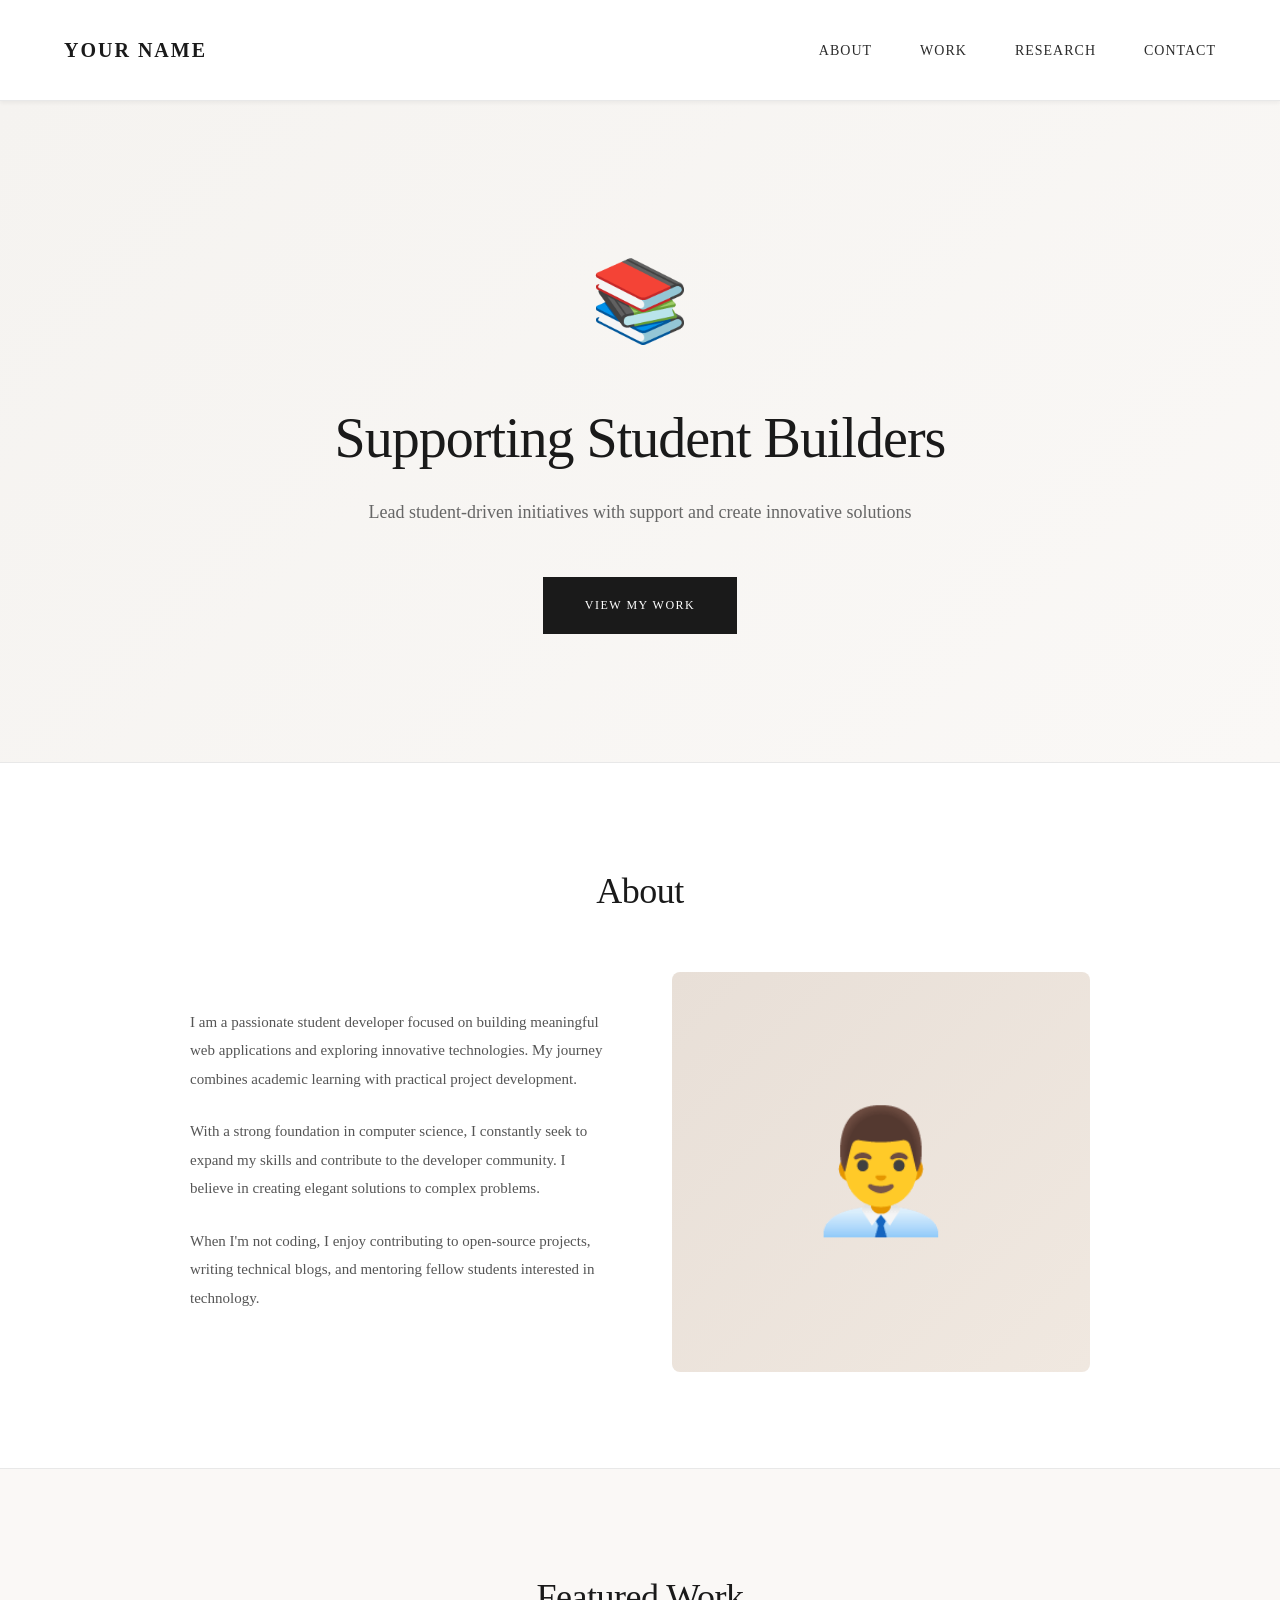
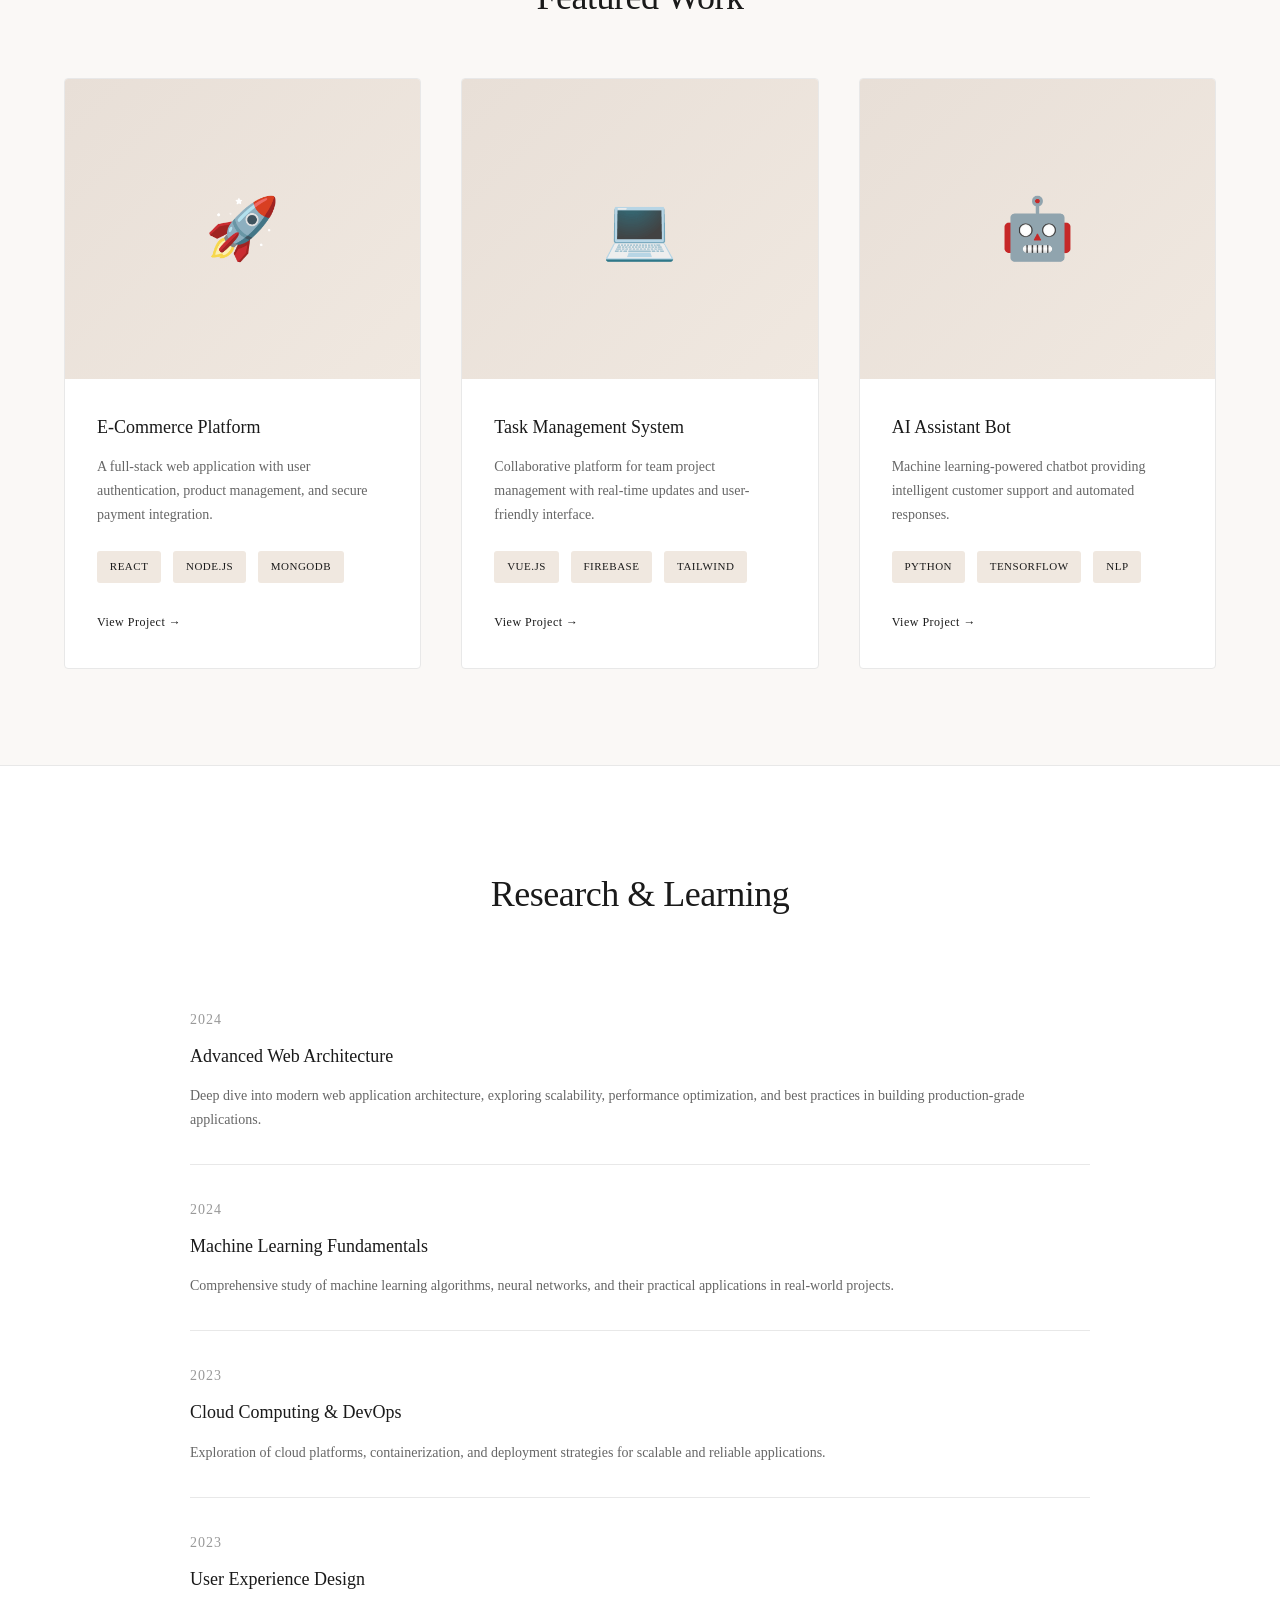
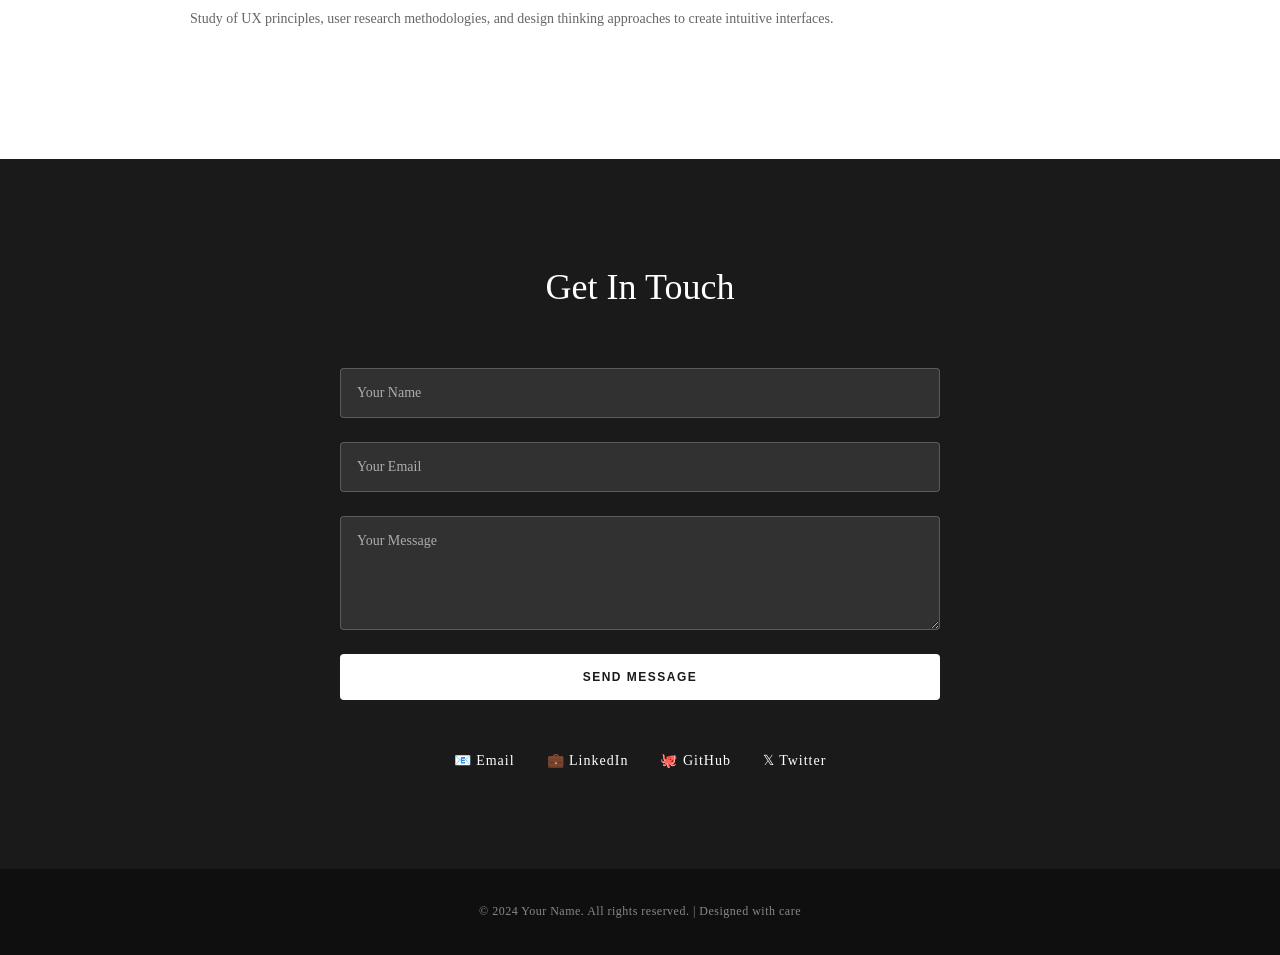
==== index.html @ 0536c463 "Add files via upload" ====
<!DOCTYPE html>
<html lang="en">
<head>
    <meta charset="UTF-8">
    <meta name="viewport" content="width=device-width, initial-scale=1.0">
    <title>Your Portfolio | Student Developer</title>
    <link rel="stylesheet" href="styles.css">
</head>
<body>
    <!-- Navigation -->
    <nav>
        <div class="nav-logo">YOUR NAME</div>
        <ul class="nav-links">
            <li><a href="#about">About</a></li>
            <li><a href="#projects">Work</a></li>
            <li><a href="#research">Research</a></li>
            <li><a href="#contact">Contact</a></li>
        </ul>
    </nav>
    
    <!-- Hero Section -->
    <section class="hero">
        <div class="hero-icon">📚</div>
        <h1>Supporting Student Builders</h1>
        <p>Lead student-driven initiatives with support and create innovative solutions</p>
        <a href="#projects" class="cta-button">View My Work</a>
    </section>
    
    <!-- About Section -->
    <section class="about" id="about">
        <h2 class="section-title">About</h2>
        <div class="about-content">
            <div class="about-text">
                <p>I am a passionate student developer focused on building meaningful web applications and exploring innovative technologies. My journey combines academic learning with practical project development.</p>
                <p>With a strong foundation in computer science, I constantly seek to expand my skills and contribute to the developer community. I believe in creating elegant solutions to complex problems.</p>
                <p>When I'm not coding, I enjoy contributing to open-source projects, writing technical blogs, and mentoring fellow students interested in technology.</p>
            </div>
            <div class="about-avatar">👨‍💼</div>
        </div>
    </section>
    
    <!-- Projects Section -->
    <section class="projects" id="projects">
        <h2 class="section-title">Featured Work</h2>
        <div class="projects-grid">
            <div class="project-card">
                <div class="project-image">🚀</div>
                <div class="project-info">
                    <div class="project-title">E-Commerce Platform</div>
                    <p class="project-desc">A full-stack web application with user authentication, product management, and secure payment integration.</p>
                    <div class="project-tags">
                        <span class="tag">React</span>
                        <span class="tag">Node.js</span>
                        <span class="tag">MongoDB</span>
                    </div>
                    <a href="https://github.com" target="_blank" class="project-link">View Project →</a>
                </div>
            </div>
            
            <div class="project-card">
                <div class="project-image">💻</div>
                <div class="project-info">
                    <div class="project-title">Task Management System</div>
                    <p class="project-desc">Collaborative platform for team project management with real-time updates and user-friendly interface.</p>
                    <div class="project-tags">
                        <span class="tag">Vue.js</span>
                        <span class="tag">Firebase</span>
                        <span class="tag">Tailwind</span>
                    </div>
                    <a href="https://github.com" target="_blank" class="project-link">View Project →</a>
                </div>
            </div>
            
            <div class="project-card">
                <div class="project-image">🤖</div>
                <div class="project-info">
                    <div class="project-title">AI Assistant Bot</div>
                    <p class="project-desc">Machine learning-powered chatbot providing intelligent customer support and automated responses.</p>
                    <div class="project-tags">
                        <span class="tag">Python</span>
                        <span class="tag">TensorFlow</span>
                        <span class="tag">NLP</span>
                    </div>
                    <a href="https://github.com" target="_blank" class="project-link">View Project →</a>
                </div>
            </div>
        </div>
    </section>
    
    <!-- Research Section -->
    <section class="research" id="research">
        <h2 class="section-title">Research & Learning</h2>
        <div class="research-content">
            <div class="research-item">
                <div class="research-year">2024</div>
                <div class="research-title">Advanced Web Architecture</div>
                <div class="research-desc">Deep dive into modern web application architecture, exploring scalability, performance optimization, and best practices in building production-grade applications.</div>
            </div>
            
            <div class="research-item">
                <div class="research-year">2024</div>
                <div class="research-title">Machine Learning Fundamentals</div>
                <div class="research-desc">Comprehensive study of machine learning algorithms, neural networks, and their practical applications in real-world projects.</div>
            </div>
            
            <div class="research-item">
                <div class="research-year">2023</div>
                <div class="research-title">Cloud Computing & DevOps</div>
                <div class="research-desc">Exploration of cloud platforms, containerization, and deployment strategies for scalable and reliable applications.</div>
            </div>
            
            <div class="research-item">
                <div class="research-year">2023</div>
                <div class="research-title">User Experience Design</div>
                <div class="research-desc">Study of UX principles, user research methodologies, and design thinking approaches to create intuitive interfaces.</div>
            </div>
        </div>
    </section>
    
    <!-- Contact Section -->
    <section class="contact" id="contact">
        <h2>Get In Touch</h2>
        <div class="contact-form">
            <form id="contactForm">
                <input type="text" id="name" placeholder="Your Name" required>
                <input type="email" id="email" placeholder="Your Email" required>
                <textarea id="message" placeholder="Your Message" rows="5" required></textarea>
                <button type="submit" class="submit-btn">Send Message</button>
            </form>
        </div>
        <div class="contact-links">
            <a href="mailto:your.email@example.com" class="contact-link">📧 Email</a>
            <a href="https://linkedin.com" target="_blank" class="contact-link">💼 LinkedIn</a>
            <a href="https://github.com" target="_blank" class="contact-link">🐙 GitHub</a>
            <a href="https://twitter.com" target="_blank" class="contact-link">𝕏 Twitter</a>
        </div>
    </section>
    
    <!-- Footer -->
    <footer>
        <p>&copy; 2024 Your Name. All rights reserved. | Designed with care</p>
    </footer>

    <script src="script.js"></script>
</body>
</html>
---- styles.css ----
* {
    margin: 0;
    padding: 0;
    box-sizing: border-box;
}

body {
    font-family: 'Georgia', 'Garamond', serif;
    background-color: #f5f3f0;
    color: #2c2c2c;
    line-height: 1.8;
}

/* Navigation */
nav {
    background: white;
    padding: 2rem 5%;
    display: flex;
    justify-content: space-between;
    align-items: center;
    border-bottom: 1px solid #e8e8e8;
    position: sticky;
    top: 0;
    z-index: 100;
    box-shadow: 0 2px 4px rgba(0,0,0,0.05);
}

.nav-logo {
    font-size: 20px;
    font-weight: 600;
    letter-spacing: 2px;
    color: #1a1a1a;
}

.nav-links {
    display: flex;
    gap: 3rem;
    list-style: none;
}

.nav-links a {
    text-decoration: none;
    color: #2c2c2c;
    font-size: 14px;
    letter-spacing: 1px;
    text-transform: uppercase;
    transition: color 0.3s;
    position: relative;
}

.nav-links a::after {
    content: '';
    position: absolute;
    width: 0;
    height: 1px;
    bottom: -5px;
    left: 0;
    background: #1a1a1a;
    transition: width 0.3s;
}

.nav-links a:hover::after {
    width: 100%;
}

.nav-links a:hover {
    color: #1a1a1a;
}

/* Hero Section */
.hero {
    background: linear-gradient(135deg, #f5f3f0 0%, #faf8f6 100%);
    padding: 8rem 5%;
    text-align: center;
    min-height: 70vh;
    display: flex;
    flex-direction: column;
    justify-content: center;
    align-items: center;
}

.hero-icon {
    font-size: 80px;
    margin-bottom: 2rem;
    display: inline-block;
    animation: float 3s ease-in-out infinite;
}

@keyframes float {
    0%, 100% { transform: translateY(0px); }
    50% { transform: translateY(-20px); }
}

.hero h1 {
    font-size: 56px;
    font-weight: 400;
    letter-spacing: -1px;
    margin-bottom: 1.5rem;
    color: #1a1a1a;
    line-height: 1.2;
}

.hero p {
    font-size: 18px;
    color: #666;
    max-width: 600px;
    margin: 0 auto 3rem;
    line-height: 1.8;
    font-weight: 300;
}

.cta-button {
    display: inline-block;
    padding: 1rem 2.5rem;
    background: #1a1a1a;
    color: white;
    text-decoration: none;
    font-size: 12px;
    letter-spacing: 1.5px;
    text-transform: uppercase;
    transition: all 0.3s;
    border: 2px solid #1a1a1a;
    cursor: pointer;
}

.cta-button:hover {
    background: transparent;
    color: #1a1a1a;
    transform: translateY(-2px);
}

/* About Section */
.about {
    padding: 6rem 5%;
    background: white;
    border-top: 1px solid #e8e8e8;
    border-bottom: 1px solid #e8e8e8;
}

.section-title {
    font-size: 36px;
    font-weight: 400;
    margin-bottom: 3rem;
    text-align: center;
    color: #1a1a1a;
    letter-spacing: -0.5px;
}

.about-content {
    max-width: 900px;
    margin: 0 auto;
    display: grid;
    grid-template-columns: 1fr 1fr;
    gap: 4rem;
    align-items: center;
}

.about-text {
    font-size: 15px;
    line-height: 1.9;
    color: #555;
}

.about-text p {
    margin-bottom: 1.5rem;
}

.about-avatar {
    width: 100%;
    height: 400px;
    background: linear-gradient(135deg, #e8dfd7, #f0e8e0);
    border-radius: 8px;
    display: flex;
    align-items: center;
    justify-content: center;
    font-size: 120px;
}

/* Projects Section */
.projects {
    padding: 6rem 5%;
    background: #faf8f6;
}

.projects-grid {
    max-width: 1200px;
    margin: 0 auto;
    display: grid;
    grid-template-columns: repeat(auto-fit, minmax(350px, 1fr));
    gap: 2.5rem;
}

.project-card {
    background: white;
    overflow: hidden;
    border: 1px solid #e8e8e8;
    transition: all 0.3s;
    border-radius: 4px;
}

.project-card:hover {
    border-color: #1a1a1a;
    box-shadow: 0 8px 24px rgba(0,0,0,0.1);
    transform: translateY(-5px);
}

.project-image {
    width: 100%;
    height: 300px;
    background: linear-gradient(135deg, #e8dfd7, #f0e8e0);
    display: flex;
    align-items: center;
    justify-content: center;
    font-size: 60px;
}

.project-info {
    padding: 2rem;
}

.project-title {
    font-size: 18px;
    font-weight: 500;
    margin-bottom: 0.75rem;
    color: #1a1a1a;
}

.project-desc {
    font-size: 14px;
    color: #666;
    line-height: 1.7;
    margin-bottom: 1.5rem;
}

.project-tags {
    display: flex;
    gap: 0.75rem;
    flex-wrap: wrap;
    margin-bottom: 1.5rem;
}

.tag {
    background: #f0e8e0;
    color: #1a1a1a;
    padding: 0.4rem 0.8rem;
    font-size: 11px;
    letter-spacing: 0.5px;
    text-transform: uppercase;
    border-radius: 3px;
}

.project-link {
    display: inline-block;
    color: #1a1a1a;
    text-decoration: none;
    font-size: 12px;
    letter-spacing: 0.5px;
    font-weight: 500;
    transition: all 0.3s;
}

.project-link:hover {
    color: #666;
    transform: translateX(5px);
}

/* Research Section */
.research {
    padding: 6rem 5%;
    background: white;
    border-top: 1px solid #e8e8e8;
}

.research-content {
    max-width: 900px;
    margin: 0 auto;
}

.research-item {
    padding: 2rem 0;
    border-bottom: 1px solid #e8e8e8;
    transition: all 0.3s;
}

.research-item:hover {
    padding-left: 1rem;
}

.research-item:last-child {
    border-bottom: none;
}

.research-year {
    font-size: 14px;
    color: #999;
    text-transform: uppercase;
    letter-spacing: 1px;
    margin-bottom: 0.5rem;
}

.research-title {
    font-size: 18px;
    font-weight: 500;
    color: #1a1a1a;
    margin-bottom: 0.75rem;
}

.research-desc {
    font-size: 14px;
    color: #666;
    line-height: 1.7;
}

/* Contact Section */
.contact {
    padding: 6rem 5%;
    background: #1a1a1a;
    color: white;
    text-align: center;
}

.contact h2 {
    font-size: 36px;
    font-weight: 400;
    margin-bottom: 3rem;
}

.contact-form {
    max-width: 600px;
    margin: 0 auto 3rem;
}

form {
    display: flex;
    flex-direction: column;
    gap: 1.5rem;
}

input, textarea {
    padding: 1rem;
    background: rgba(255,255,255,0.1);
    border: 1px solid rgba(255,255,255,0.2);
    color: white;
    font-family: 'Georgia', serif;
    font-size: 14px;
    border-radius: 4px;
    transition: all 0.3s;
}

input::placeholder, textarea::placeholder {
    color: rgba(255,255,255,0.6);
}

input:focus, textarea:focus {
    outline: none;
    background: rgba(255,255,255,0.15);
    border-color: rgba(255,255,255,0.4);
}

.submit-btn {
    padding: 1rem;
    background: white;
    color: #1a1a1a;
    border: none;
    font-size: 12px;
    letter-spacing: 1.5px;
    text-transform: uppercase;
    cursor: pointer;
    font-weight: 600;
    transition: all 0.3s;
    border-radius: 4px;
}

.submit-btn:hover {
    background: #f5f3f0;
    transform: translateY(-2px);
}

.contact-links {
    display: flex;
    gap: 2rem;
    justify-content: center;
    flex-wrap: wrap;
}

.contact-link {
    color: white;
    text-decoration: none;
    font-size: 14px;
    letter-spacing: 1px;
    transition: opacity 0.3s;
}

.contact-link:hover {
    opacity: 0.7;
}

/* Footer */
footer {
    background: #0f0f0f;
    padding: 2rem 5%;
    text-align: center;
    font-size: 12px;
    color: #888;
    letter-spacing: 0.5px;
}

/* Responsive */
@media (max-width: 768px) {
    .nav-links {
        gap: 1.5rem;
        font-size: 12px;
    }
    
    .hero h1 {
        font-size: 36px;
    }
    
    .hero p {
        font-size: 16px;
    }
    
    .about-content {
        grid-template-columns: 1fr;
        gap: 2rem;
    }
    
    .about-avatar {
        height: 300px;
        font-size: 80px;
    }
    
    .section-title {
        font-size: 28px;
    }
    
    .projects-grid {
        grid-template-columns: 1fr;
    }
    
    form {
        gap: 1rem;
    }
    
    .contact-links {
        gap: 1rem;
    }
}
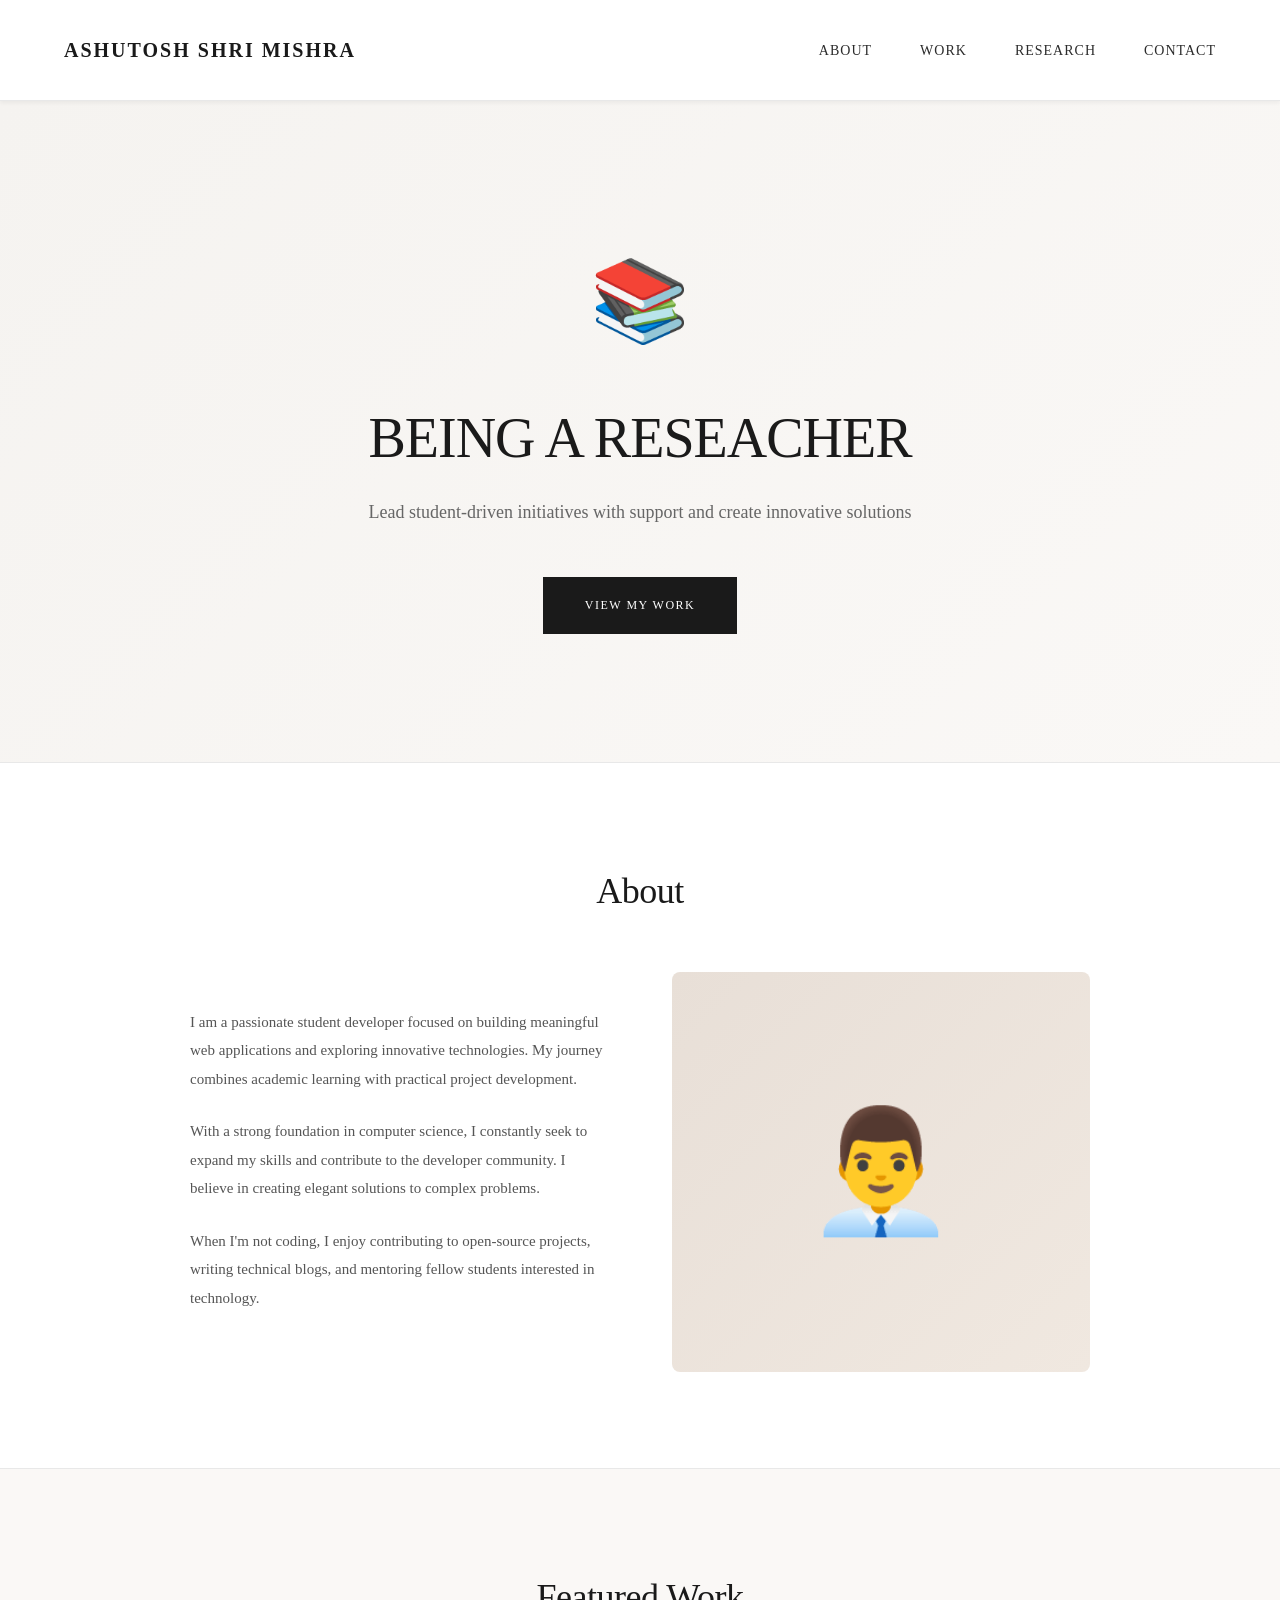
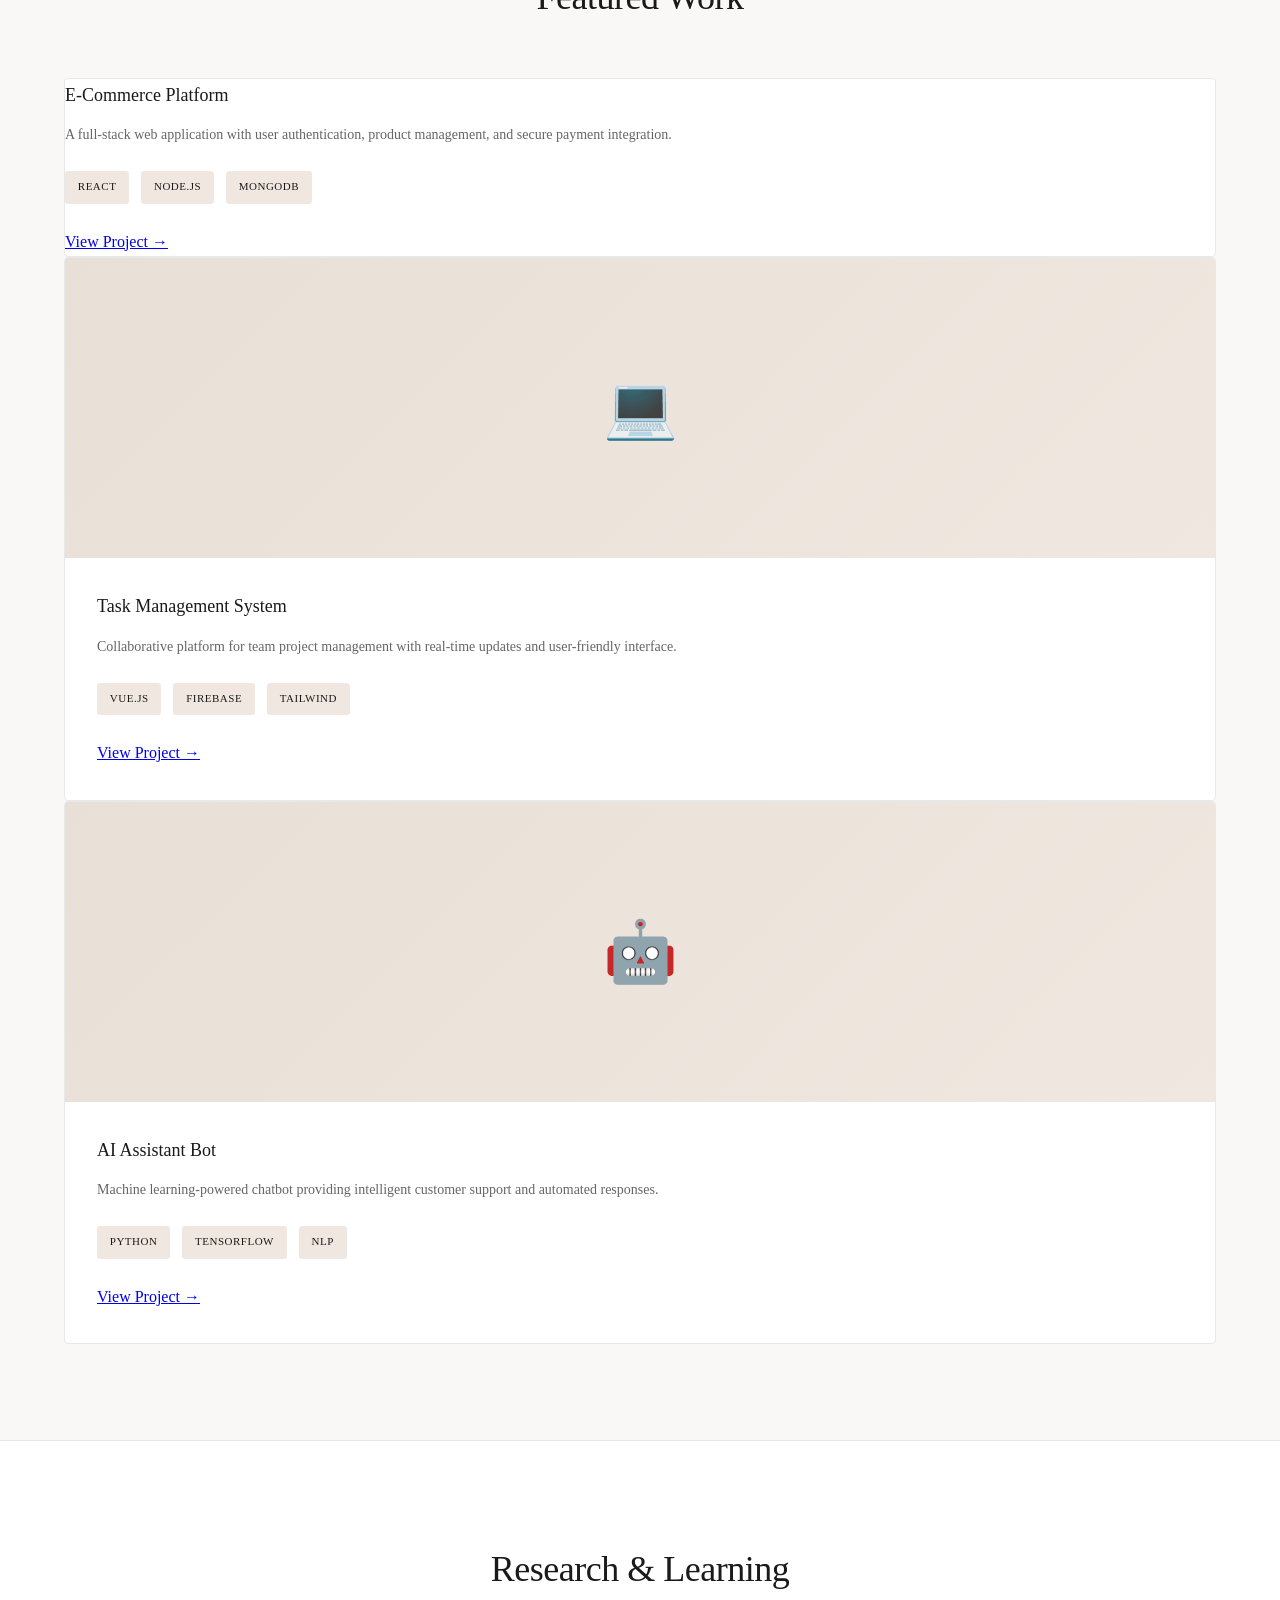
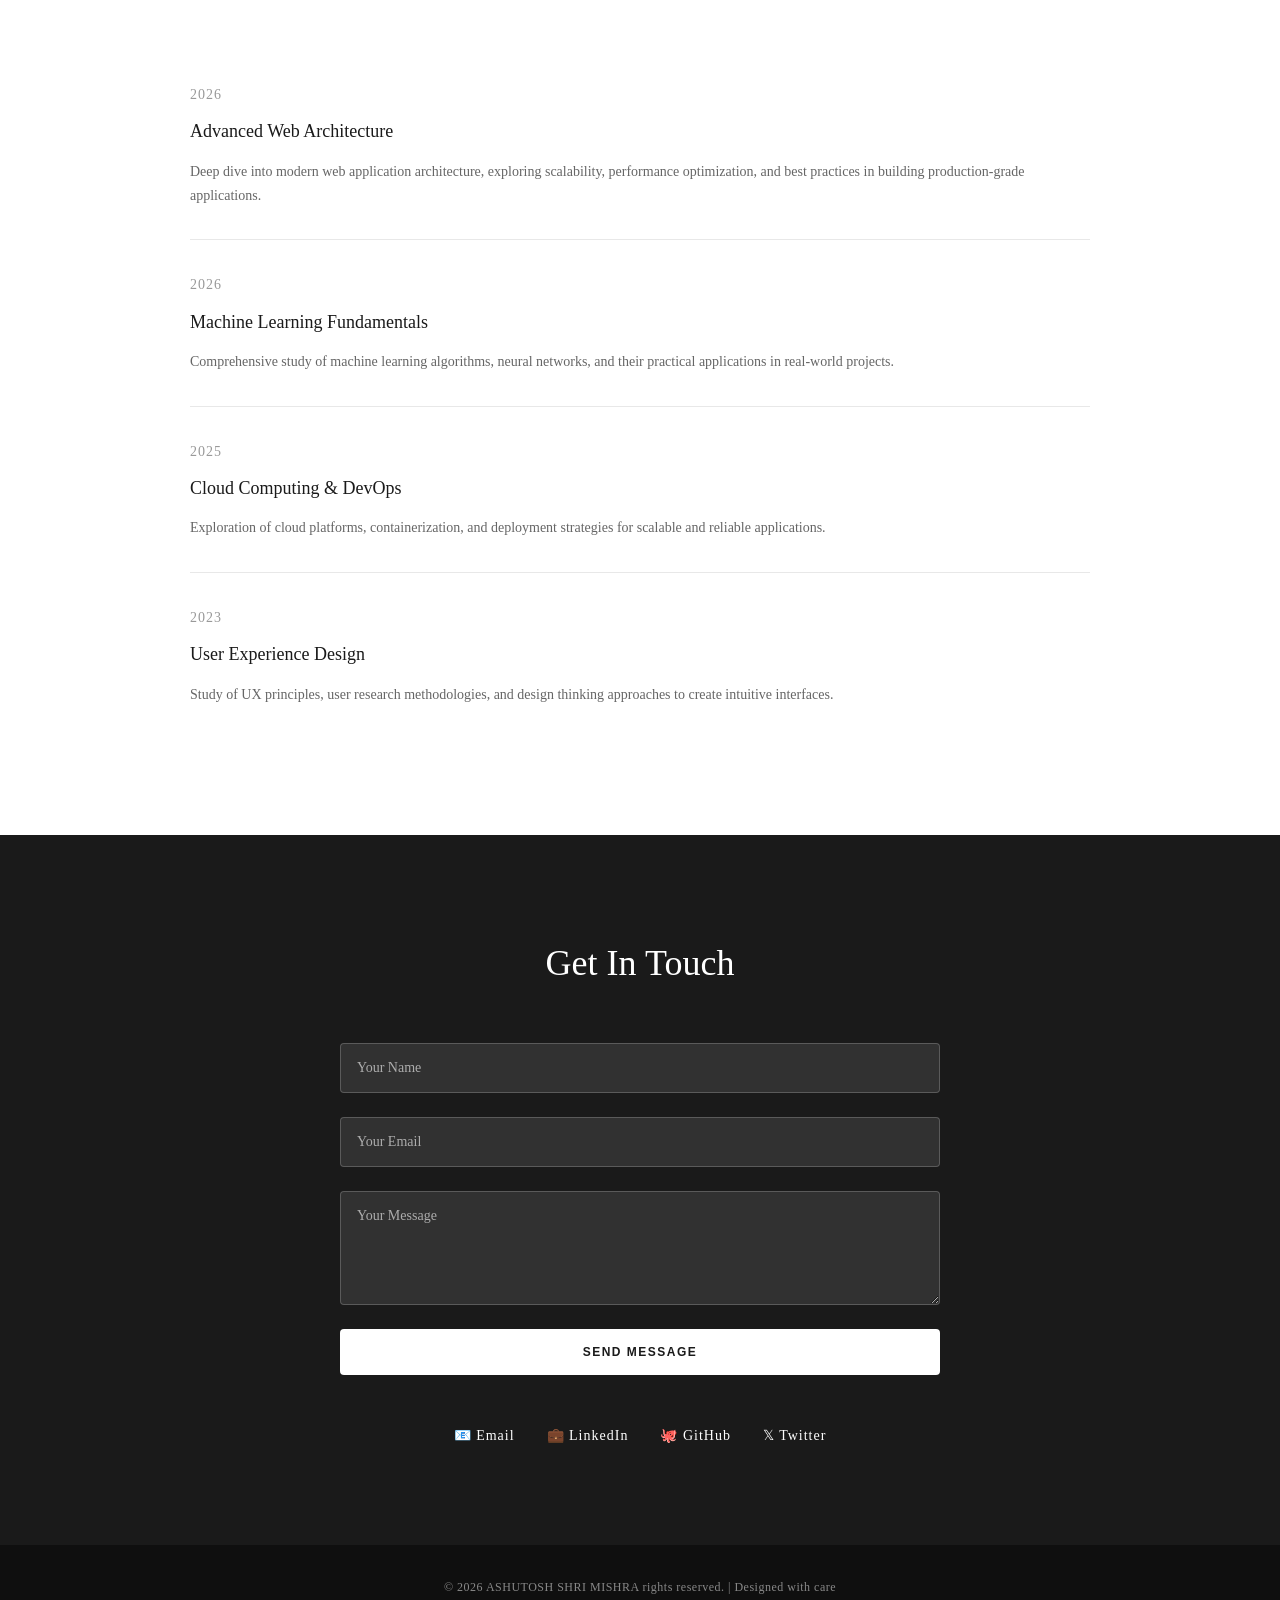
==== commit b4e646f1: "Update: Add new features" ====
--- a/index.html
+++ b/index.html
@@ -9,7 +9,7 @@
 <body>
     <!-- Navigation -->
     <nav>
-        <div class="nav-logo">YOUR NAME</div>
+        <div class="nav-logo">ASHUTOSH SHRI MISHRA</div>
         <ul class="nav-links">
             <li><a href="#about">About</a></li>
             <li><a href="#projects">Work</a></li>
@@ -21,7 +21,7 @@
     <!-- Hero Section -->
     <section class="hero">
         <div class="hero-icon">📚</div>
-        <h1>Supporting Student Builders</h1>
+        <h1>BEING A RESEACHER</h1>
         <p>Lead student-driven initiatives with support and create innovative solutions</p>
         <a href="#projects" class="cta-button">View My Work</a>
     </section>
@@ -44,8 +44,6 @@
         <h2 class="section-title">Featured Work</h2>
         <div class="projects-grid">
             <div class="project-card">
-                <div class="project-image">🚀</div>
-                <div class="project-info">
                     <div class="project-title">E-Commerce Platform</div>
                     <p class="project-desc">A full-stack web application with user authentication, product management, and secure payment integration.</p>
                     <div class="project-tags">
@@ -53,7 +51,7 @@
                         <span class="tag">Node.js</span>
                         <span class="tag">MongoDB</span>
                     </div>
-                    <a href="https://github.com" target="_blank" class="project-link">View Project →</a>
+                    <a href="https://github.com/25f3001314-dev" target="_blank" class="https://github.com/25f3001314-dev/Lo-oreal-think-diffrent-">View Project →</a>
                 </div>
             </div>
             
@@ -67,7 +65,7 @@
                         <span class="tag">Firebase</span>
                         <span class="tag">Tailwind</span>
                     </div>
-                    <a href="https://github.com" target="_blank" class="project-link">View Project →</a>
+                    <a href="https://github.com/25f3001314-dev" target="_blank" class="https://github.com/25f3001314-dev/delhi-air-quality-predictor">View Project →</a>
                 </div>
             </div>
             
@@ -81,7 +79,7 @@
                         <span class="tag">TensorFlow</span>
                         <span class="tag">NLP</span>
                     </div>
-                    <a href="https://github.com" target="_blank" class="project-link">View Project →</a>
+                    <a href="https://github.com/25f3001314-dev" target="_blank" class="https://github.com/25f3001314-dev/AI-traffic-flow-optimizer">View Project →</a>
                 </div>
             </div>
         </div>
@@ -92,19 +90,19 @@
         <h2 class="section-title">Research & Learning</h2>
         <div class="research-content">
             <div class="research-item">
-                <div class="research-year">2024</div>
+                <div class="research-year">2026</div>
                 <div class="research-title">Advanced Web Architecture</div>
                 <div class="research-desc">Deep dive into modern web application architecture, exploring scalability, performance optimization, and best practices in building production-grade applications.</div>
             </div>
             
             <div class="research-item">
-                <div class="research-year">2024</div>
+                <div class="research-year">2026</div>
                 <div class="research-title">Machine Learning Fundamentals</div>
                 <div class="research-desc">Comprehensive study of machine learning algorithms, neural networks, and their practical applications in real-world projects.</div>
             </div>
             
             <div class="research-item">
-                <div class="research-year">2023</div>
+                <div class="research-year">2025</div>
                 <div class="research-title">Cloud Computing & DevOps</div>
                 <div class="research-desc">Exploration of cloud platforms, containerization, and deployment strategies for scalable and reliable applications.</div>
             </div>
@@ -129,16 +127,16 @@
             </form>
         </div>
         <div class="contact-links">
-            <a href="mailto:your.email@example.com" class="contact-link">📧 Email</a>
-            <a href="https://linkedin.com" target="_blank" class="contact-link">💼 LinkedIn</a>
-            <a href="https://github.com" target="_blank" class="contact-link">🐙 GitHub</a>
+            <a href="shivomkatyayan@gmail.com" class="contact-link">📧 Email</a>
+            <a href="https://www.linkedin.com/in/ashutosh-shri-mishra/" target="_blank" class="contact-link">💼 LinkedIn</a>
+            <a href="https://github.com/25f3001314-dev" target="_blank" class="contact-link">🐙 GitHub</a>
             <a href="https://twitter.com" target="_blank" class="contact-link">𝕏 Twitter</a>
         </div>
     </section>
     
     <!-- Footer -->
     <footer>
-        <p>&copy; 2024 Your Name. All rights reserved. | Designed with care</p>
+        <p>&copy; 2026 ASHUTOSH SHRI MISHRA rights reserved. | Designed with care</p>
     </footer>
 
     <script src="script.js"></script>
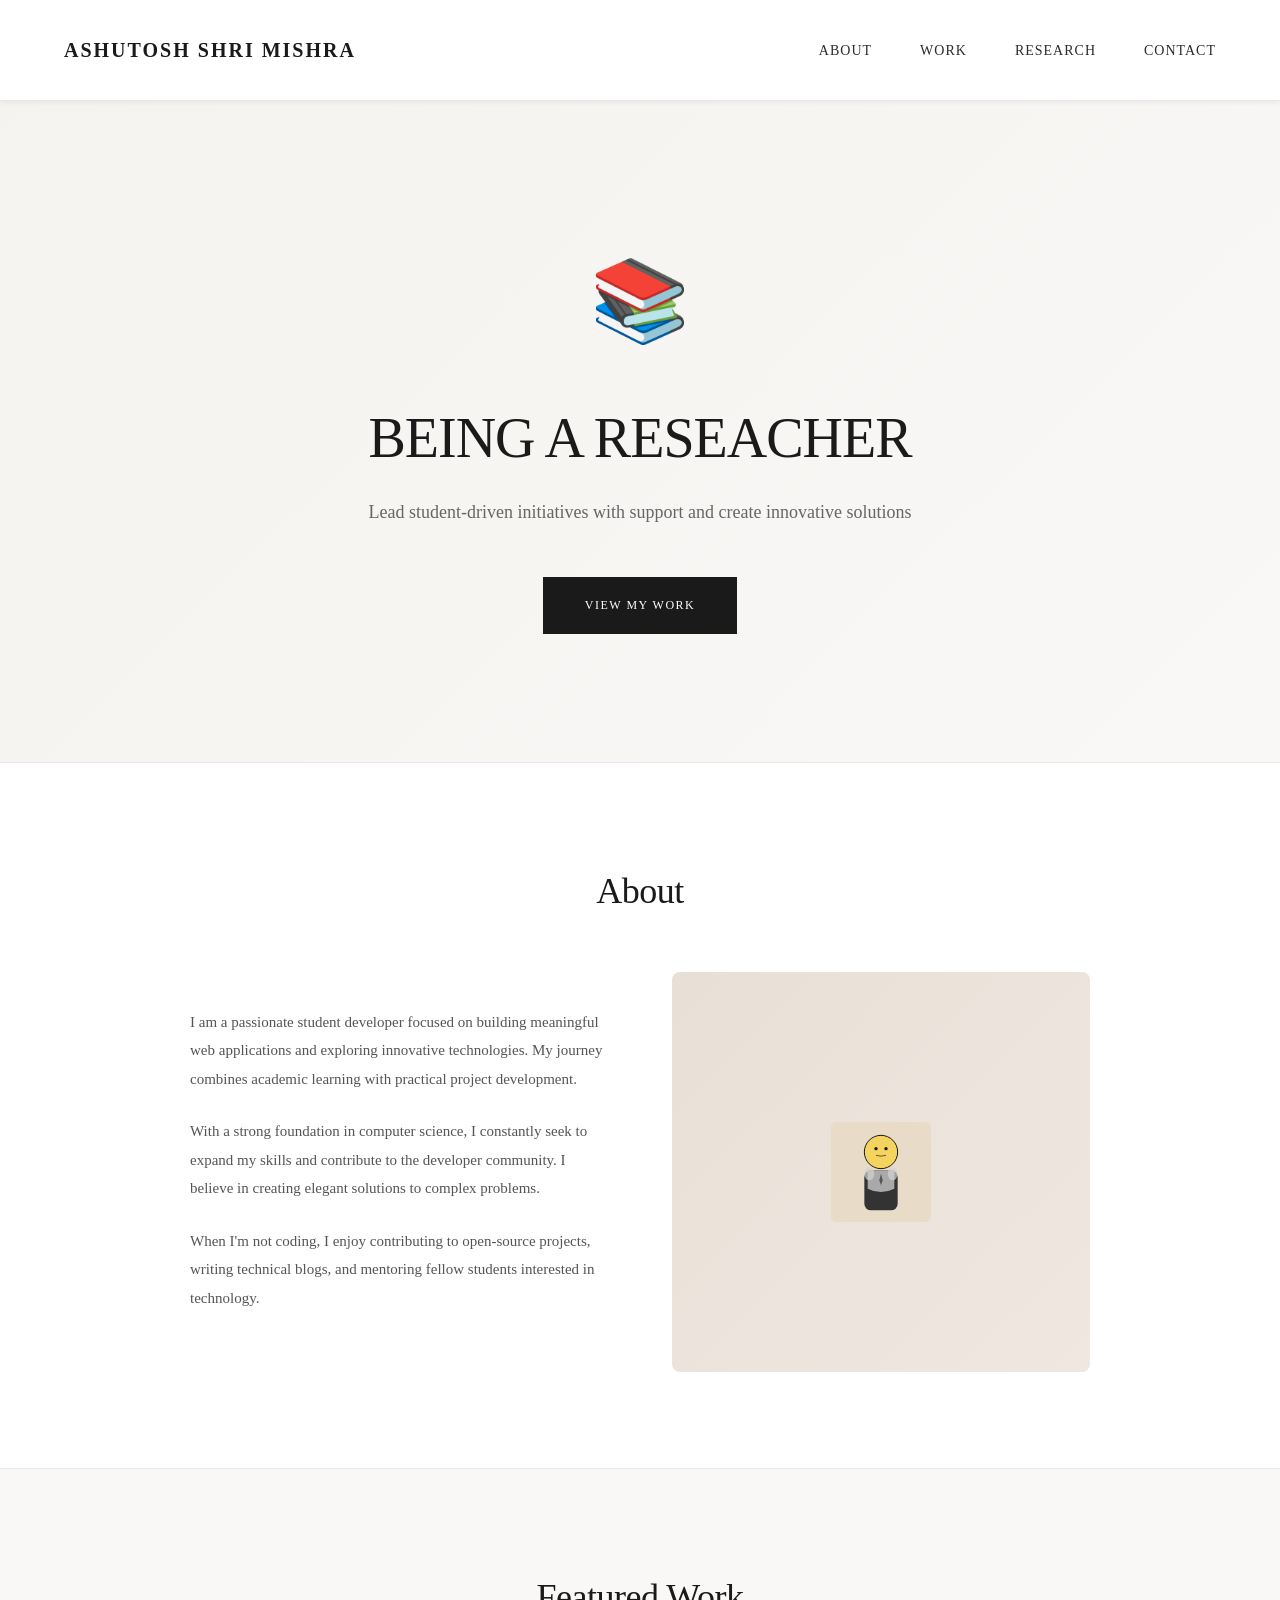
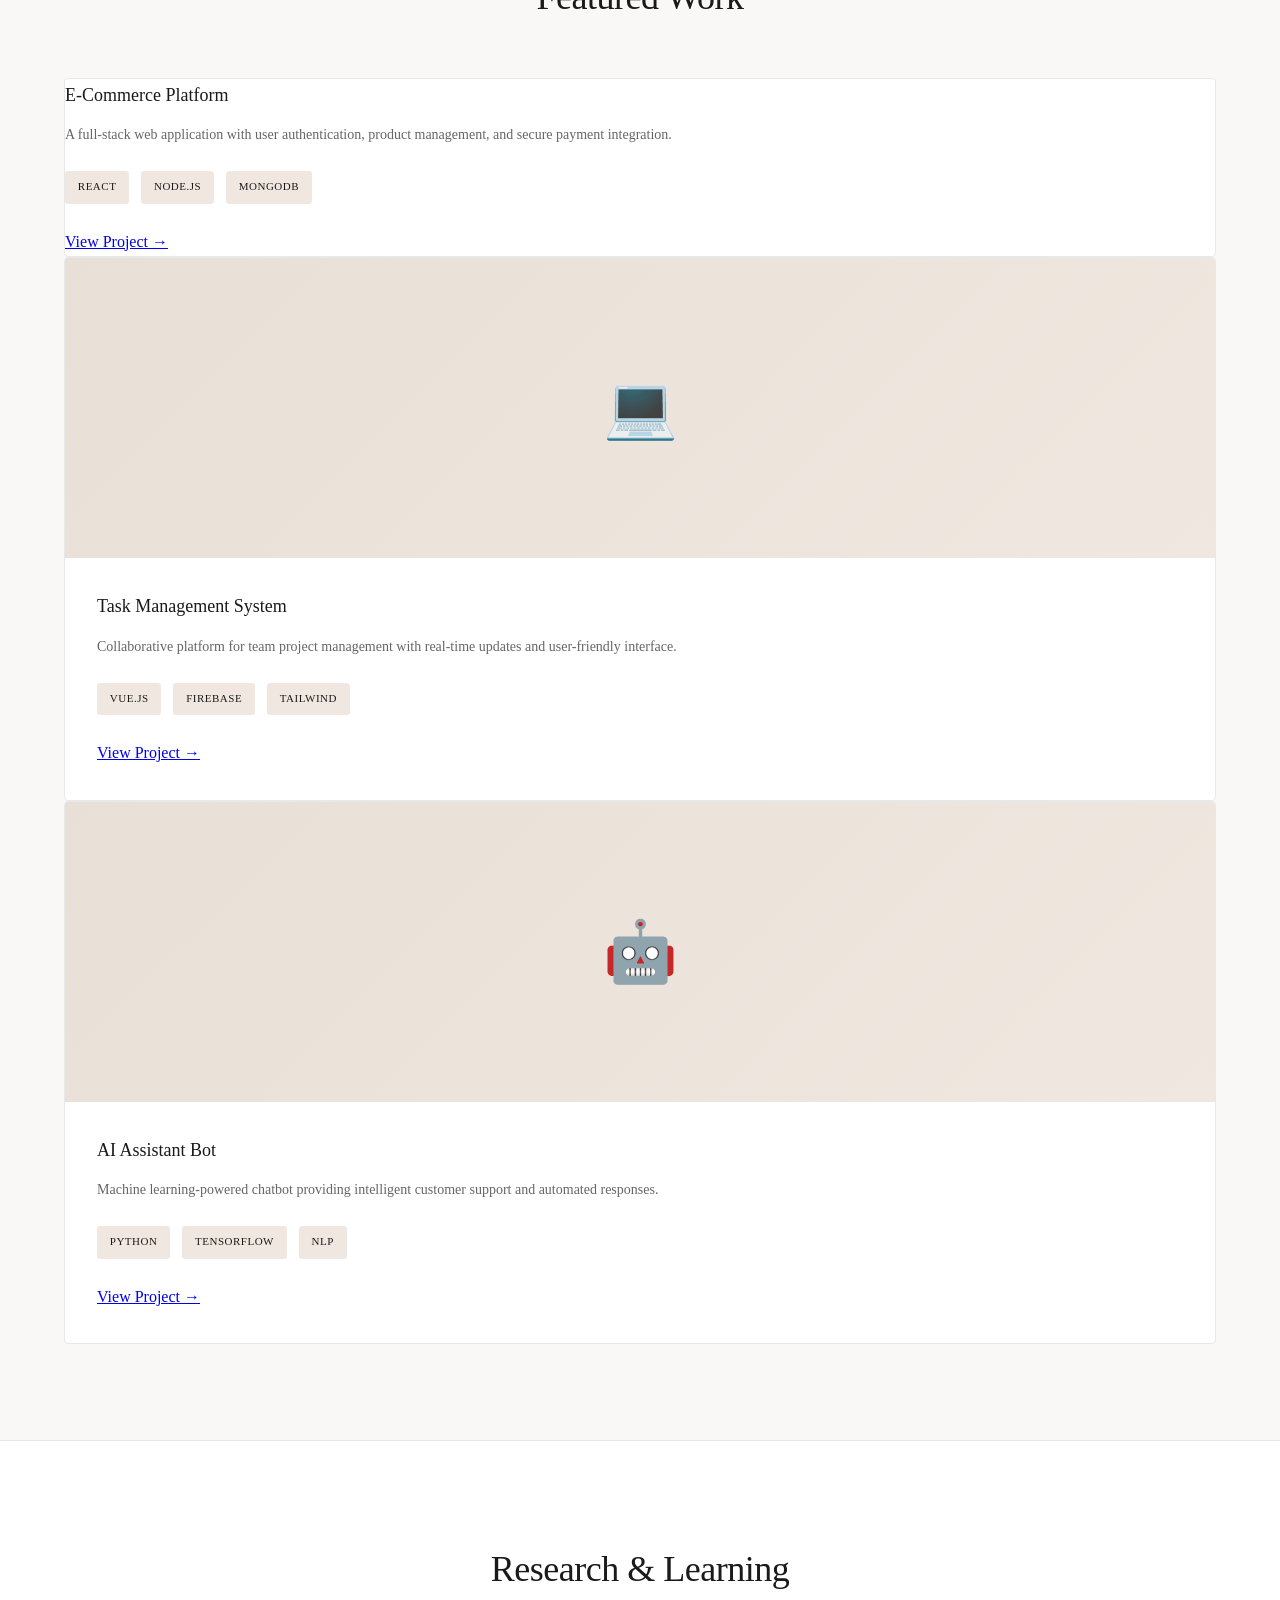
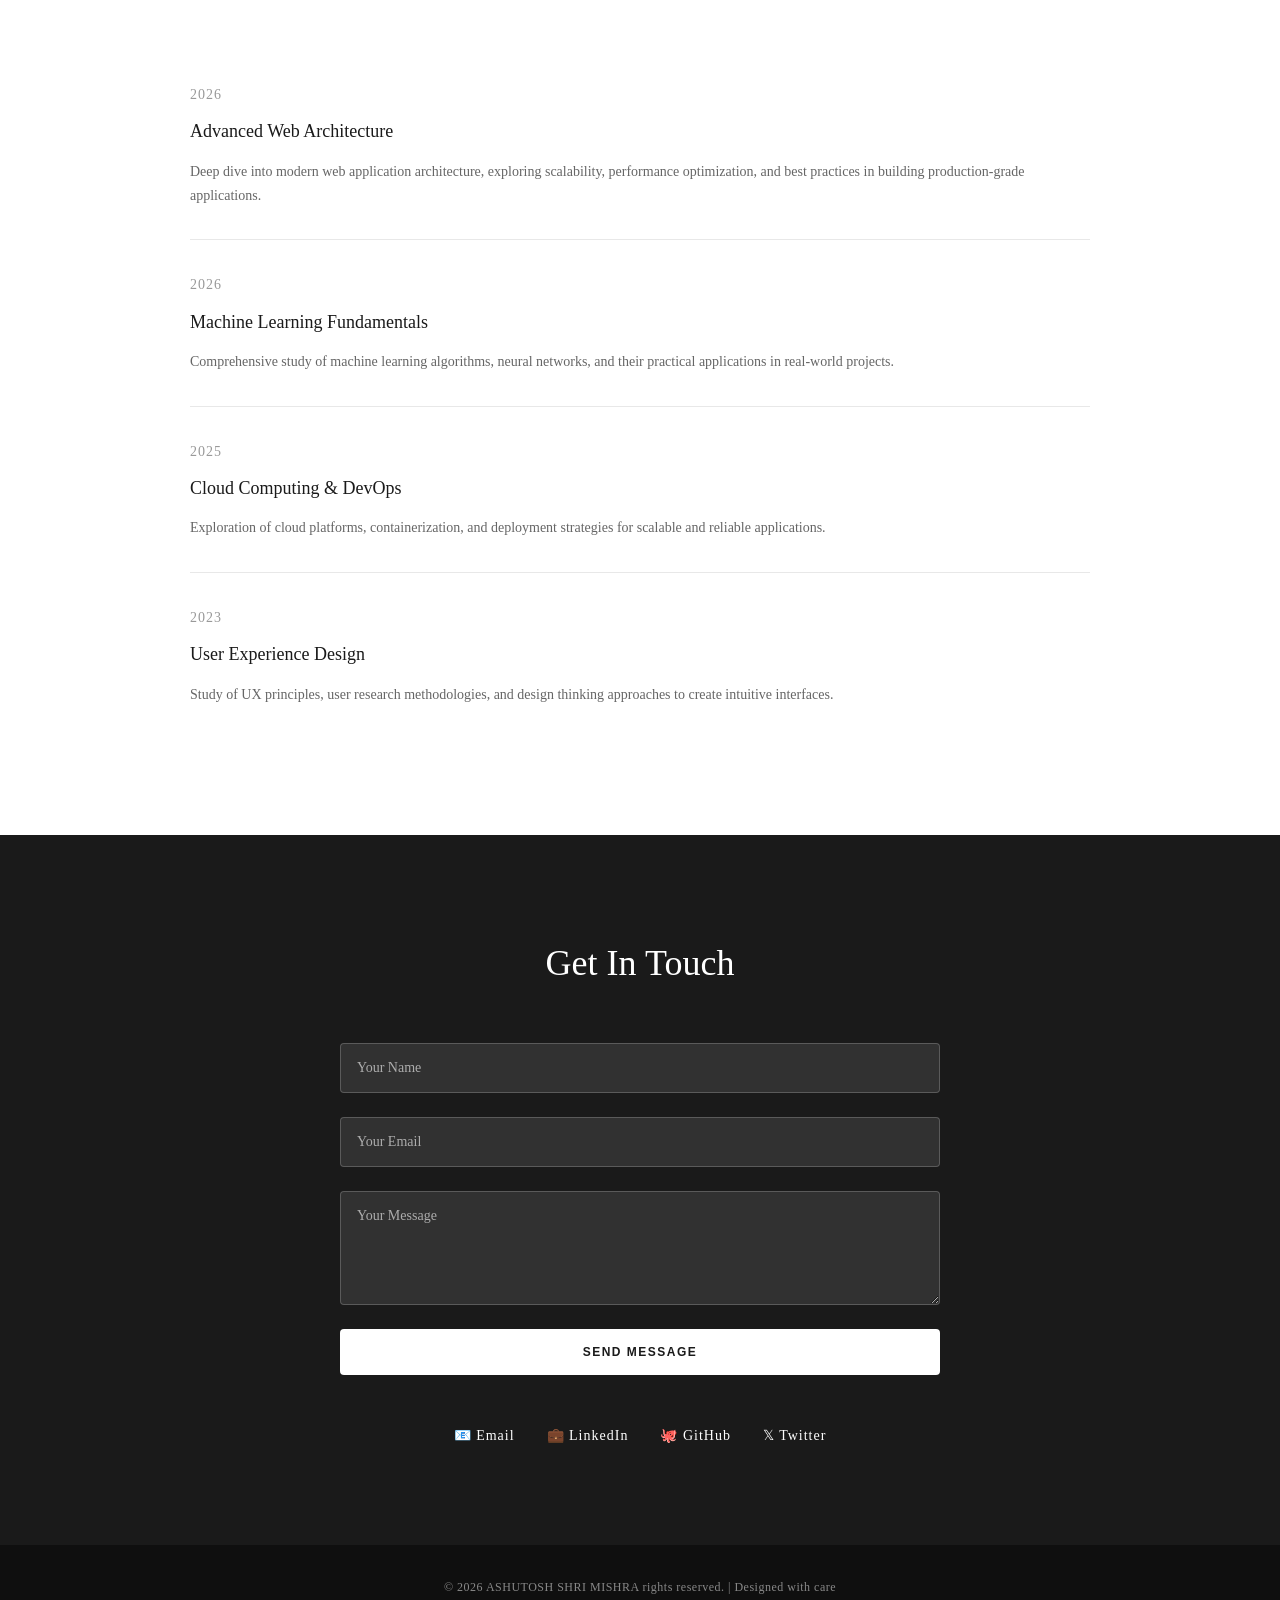
==== commit d3316f5a: "Add project images and featured work section" ====
--- a/index.html
+++ b/index.html
@@ -35,7 +35,33 @@
                 <p>With a strong foundation in computer science, I constantly seek to expand my skills and contribute to the developer community. I believe in creating elegant solutions to complex problems.</p>
                 <p>When I'm not coding, I enjoy contributing to open-source projects, writing technical blogs, and mentoring fellow students interested in technology.</p>
             </div>
-            <div class="about-avatar">👨‍💼</div>
+            <div class="about-avatar"><svg viewBox="0 0 300 300" width="100" height="100" xmlns="http://www.w3.org/2000/svg">
+  <!-- Background -->
+  <rect width="300" height="300" fill="#e8dcc8" rx="15"/>
+  
+  <!-- Head -->
+  <circle cx="150" cy="90" r="50" fill="#f4d35e" stroke="#1a1a1a" stroke-width="3"/>
+  
+  <!-- Eyes -->
+  <circle cx="135" cy="80" r="5" fill="#1a1a1a"/>
+  <circle cx="165" cy="80" r="5" fill="#1a1a1a"/>
+  
+  <!-- Mouth -->
+  <path d="M 135 100 Q 150 105 165 100" stroke="#1a1a1a" stroke-width="2" fill="none"/>
+  
+  <!-- Body/Suit -->
+  <rect x="100" y="145" width="100" height="120" rx="20" fill="#333333"/>
+  
+  <!-- Shirt -->
+  <path d="M 110 145 L 110 200 Q 150 220 190 200 L 190 145 Z" fill="#a9a9a9"/>
+  
+  <!-- Tie -->
+  <polygon points="150,155 145,175 150,190 155,175" fill="#555555"/>
+  
+  <!-- Shoulders -->
+  <ellipse cx="115" cy="155" rx="15" ry="20" fill="#d3d3d3" opacity="0.7"/>
+  <ellipse cx="185" cy="155" rx="15" ry="20" fill="#d3d3d3" opacity="0.7"/>
+</svg></div>
         </div>
     </section>
     
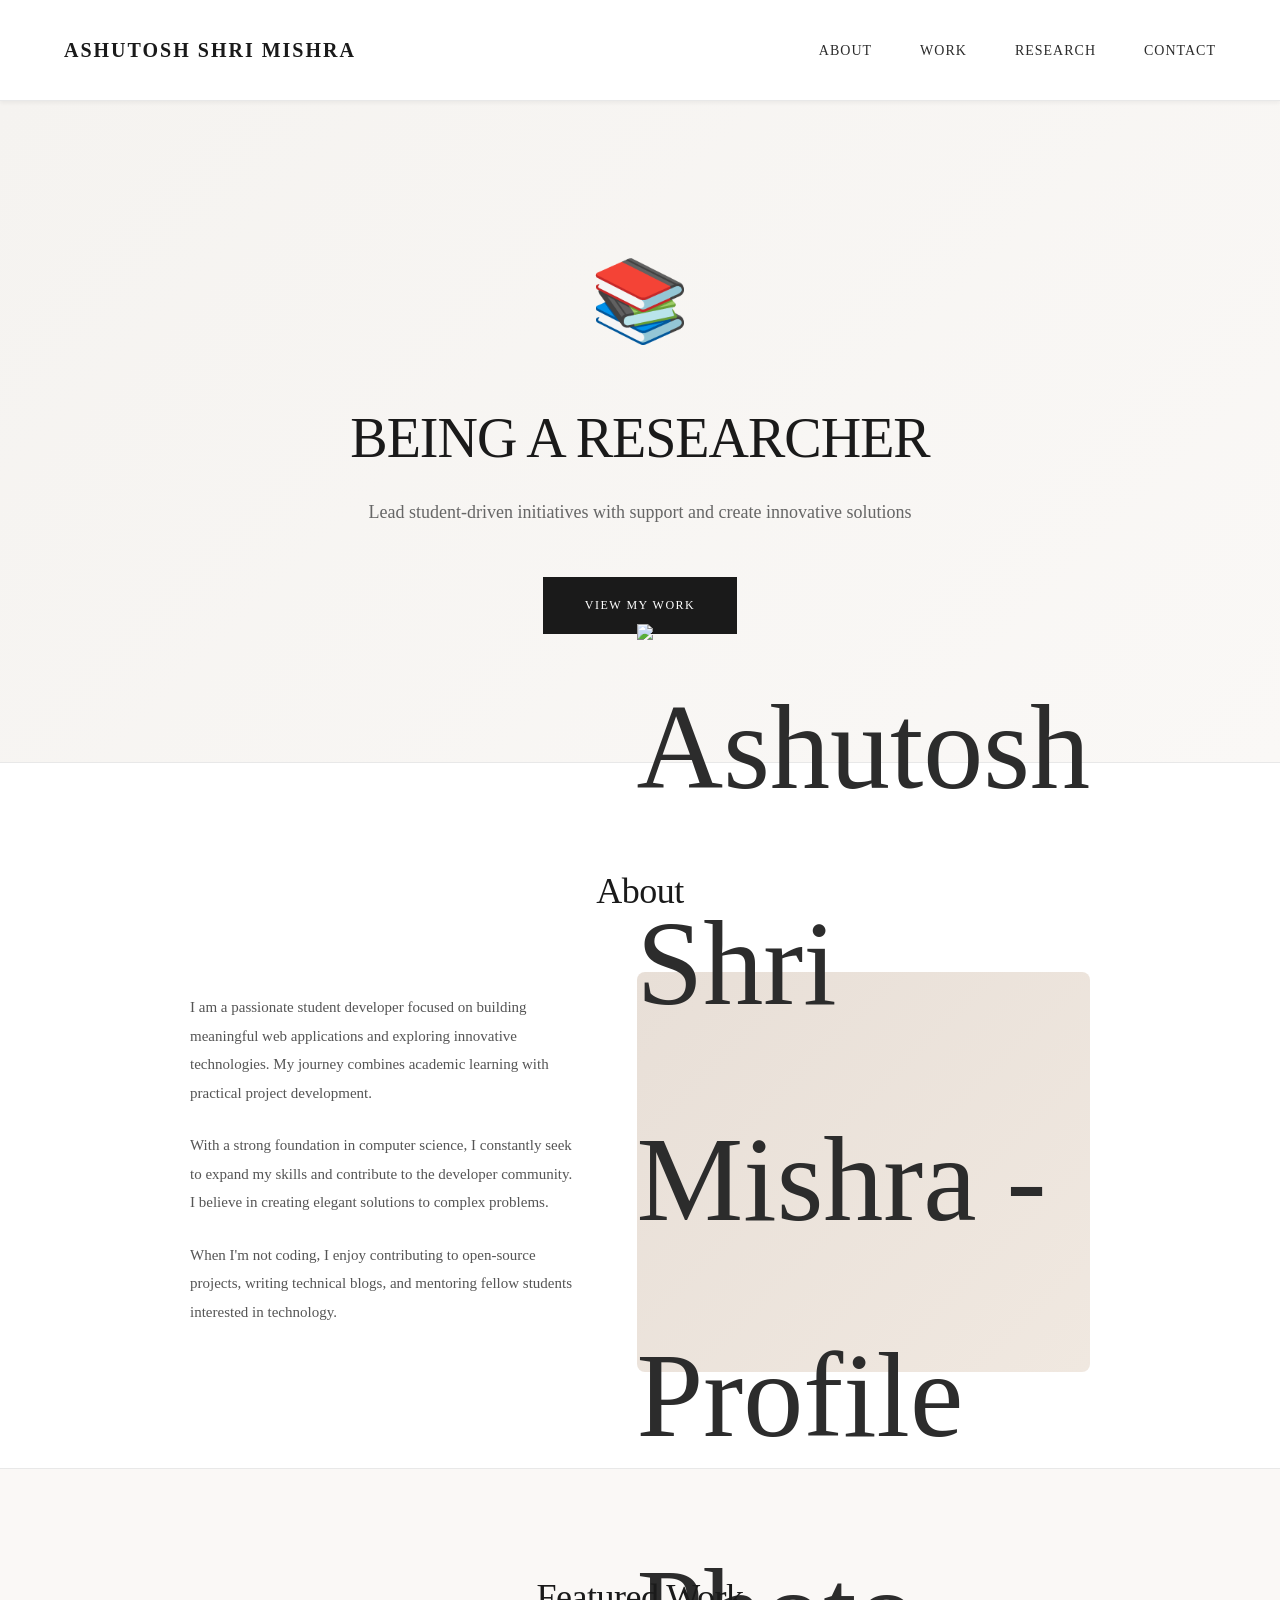
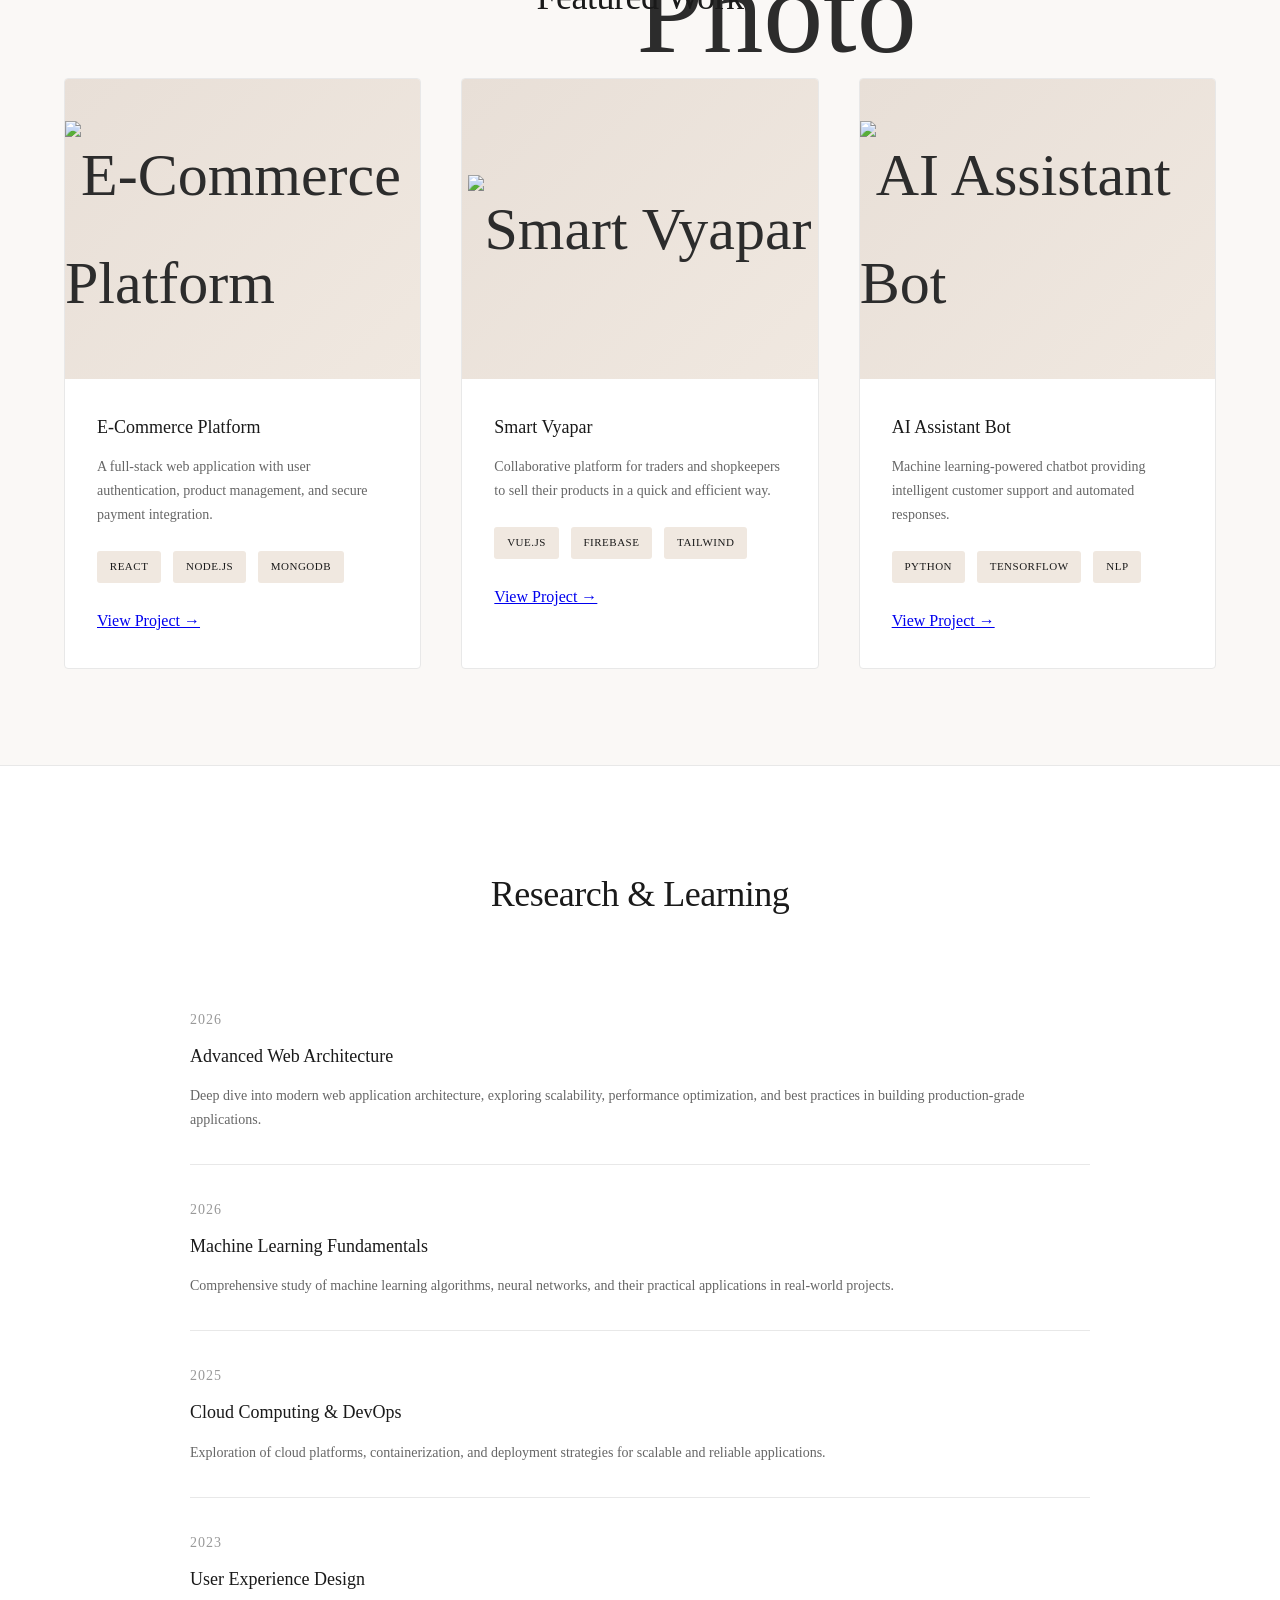
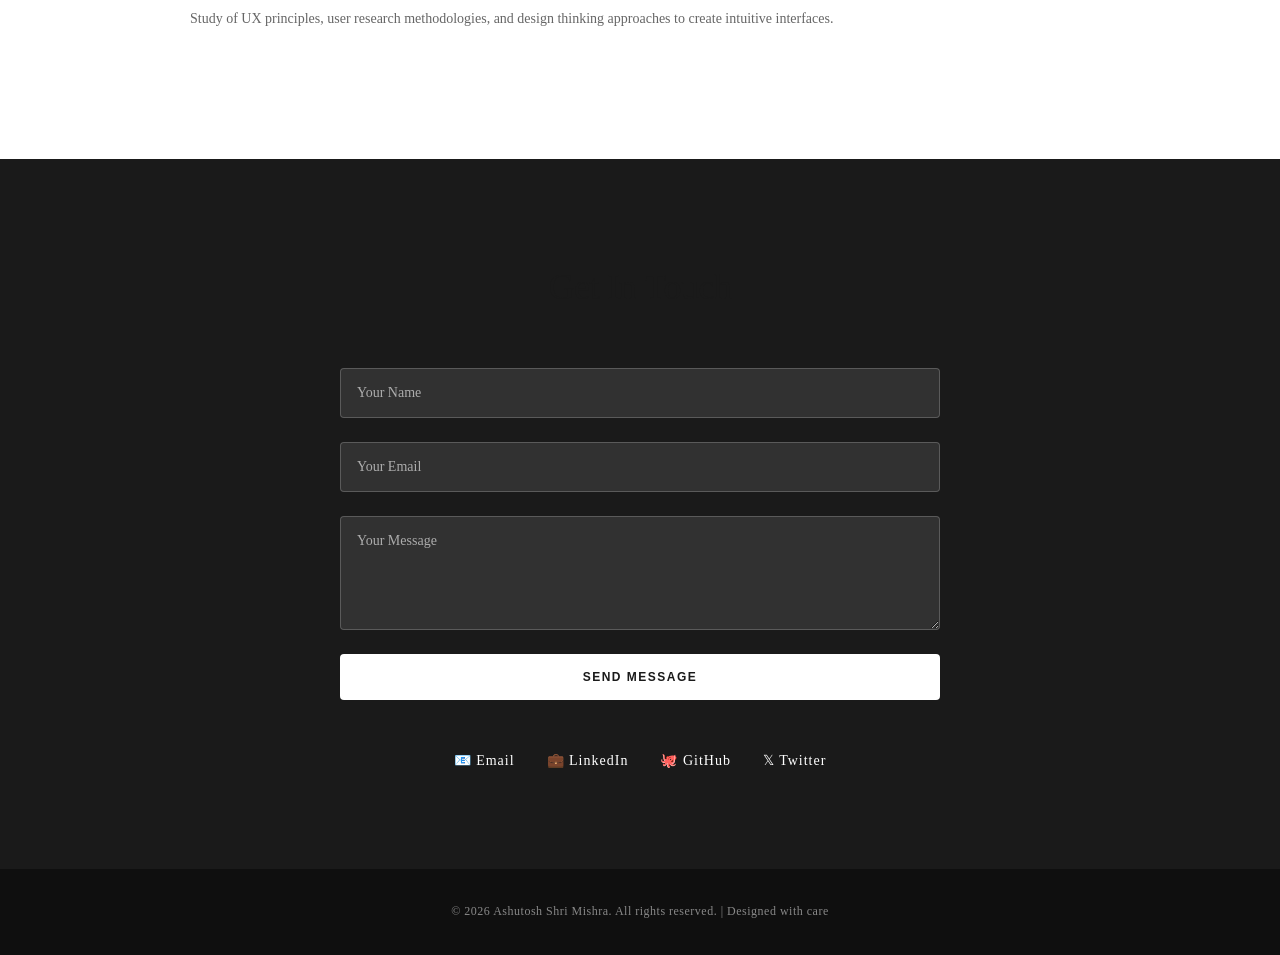
==== commit 384830ab: "Fix HTML - links, images, typos" ====
--- a/index.html
+++ b/index.html
@@ -3,7 +3,7 @@
 <head>
     <meta charset="UTF-8">
     <meta name="viewport" content="width=device-width, initial-scale=1.0">
-    <title>Your Portfolio | Student Developer</title>
+    <title>Ashutosh Shri Mishra | Student Developer</title>
     <link rel="stylesheet" href="styles.css">
 </head>
 <body>
@@ -21,7 +21,7 @@
     <!-- Hero Section -->
     <section class="hero">
         <div class="hero-icon">📚</div>
-        <h1>BEING A RESEACHER</h1>
+        <h1>BEING A RESEARCHER</h1>
         <p>Lead student-driven initiatives with support and create innovative solutions</p>
         <a href="#projects" class="cta-button">View My Work</a>
     </section>
@@ -35,33 +35,9 @@
                 <p>With a strong foundation in computer science, I constantly seek to expand my skills and contribute to the developer community. I believe in creating elegant solutions to complex problems.</p>
                 <p>When I'm not coding, I enjoy contributing to open-source projects, writing technical blogs, and mentoring fellow students interested in technology.</p>
             </div>
-            <div class="about-avatar"><svg viewBox="0 0 300 300" width="100" height="100" xmlns="http://www.w3.org/2000/svg">
-  <!-- Background -->
-  <rect width="300" height="300" fill="#e8dcc8" rx="15"/>
-  
-  <!-- Head -->
-  <circle cx="150" cy="90" r="50" fill="#f4d35e" stroke="#1a1a1a" stroke-width="3"/>
-  
-  <!-- Eyes -->
-  <circle cx="135" cy="80" r="5" fill="#1a1a1a"/>
-  <circle cx="165" cy="80" r="5" fill="#1a1a1a"/>
-  
-  <!-- Mouth -->
-  <path d="M 135 100 Q 150 105 165 100" stroke="#1a1a1a" stroke-width="2" fill="none"/>
-  
-  <!-- Body/Suit -->
-  <rect x="100" y="145" width="100" height="120" rx="20" fill="#333333"/>
-  
-  <!-- Shirt -->
-  <path d="M 110 145 L 110 200 Q 150 220 190 200 L 190 145 Z" fill="#a9a9a9"/>
-  
-  <!-- Tie -->
-  <polygon points="150,155 145,175 150,190 155,175" fill="#555555"/>
-  
-  <!-- Shoulders -->
-  <ellipse cx="115" cy="155" rx="15" ry="20" fill="#d3d3d3" opacity="0.7"/>
-  <ellipse cx="185" cy="155" rx="15" ry="20" fill="#d3d3d3" opacity="0.7"/>
-</svg></div>
+            <div class="about-avatar">
+                <img src="images/profile.jpg" alt="Ashutosh Shri Mishra - Profile Photo">
+            </div>
         </div>
     </section>
     
@@ -69,7 +45,13 @@
     <section class="projects" id="projects">
         <h2 class="section-title">Featured Work</h2>
         <div class="projects-grid">
+            
+            <!-- Project 1: E-Commerce Platform -->
             <div class="project-card">
+                <div class="project-image">
+                    <img src="https://via.placeholder.com/800x500?text=E-Commerce+Platform" alt="E-Commerce Platform">
+                </div>
+                <div class="project-info">
                     <div class="project-title">E-Commerce Platform</div>
                     <p class="project-desc">A full-stack web application with user authentication, product management, and secure payment integration.</p>
                     <div class="project-tags">
@@ -77,26 +59,32 @@
                         <span class="tag">Node.js</span>
                         <span class="tag">MongoDB</span>
                     </div>
-                    <a href="https://github.com/25f3001314-dev" target="_blank" class="https://github.com/25f3001314-dev/Lo-oreal-think-diffrent-">View Project →</a>
+                    <a href="https://github.com/25f3001314-dev" target="_blank" class="view-project">View Project →</a>
                 </div>
             </div>
             
+            <!-- Project 2: Smart Vyapar -->
             <div class="project-card">
-                <div class="project-image">💻</div>
+                <div class="project-image">
+                    <img src="https://via.placeholder.com/800x500?text=Smart+Vyapar" alt="Smart Vyapar">
+                </div>
                 <div class="project-info">
-                    <div class="project-title">Task Management System</div>
-                    <p class="project-desc">Collaborative platform for team project management with real-time updates and user-friendly interface.</p>
+                    <div class="project-title">Smart Vyapar</div>
+                    <p class="project-desc">Collaborative platform for traders and shopkeepers to sell their products in a quick and efficient way.</p>
                     <div class="project-tags">
                         <span class="tag">Vue.js</span>
                         <span class="tag">Firebase</span>
                         <span class="tag">Tailwind</span>
                     </div>
-                    <a href="https://github.com/25f3001314-dev" target="_blank" class="https://github.com/25f3001314-dev/delhi-air-quality-predictor">View Project →</a>
+                    <a href="https://github.com/25f3001314-dev" target="_blank" class="view-project">View Project →</a>
                 </div>
             </div>
             
+            <!-- Project 3: AI Assistant Bot -->
             <div class="project-card">
-                <div class="project-image">🤖</div>
+                <div class="project-image">
+                    <img src="https://via.placeholder.com/800x500?text=AI+Assistant+Bot" alt="AI Assistant Bot">
+                </div>
                 <div class="project-info">
                     <div class="project-title">AI Assistant Bot</div>
                     <p class="project-desc">Machine learning-powered chatbot providing intelligent customer support and automated responses.</p>
@@ -105,9 +93,10 @@
                         <span class="tag">TensorFlow</span>
                         <span class="tag">NLP</span>
                     </div>
-                    <a href="https://github.com/25f3001314-dev" target="_blank" class="https://github.com/25f3001314-dev/AI-traffic-flow-optimizer">View Project →</a>
+                    <a href="https://github.com/25f3001314-dev" target="_blank" class="view-project">View Project →</a>
                 </div>
             </div>
+            
         </div>
     </section>
     
@@ -115,6 +104,7 @@
     <section class="research" id="research">
         <h2 class="section-title">Research & Learning</h2>
         <div class="research-content">
+            
             <div class="research-item">
                 <div class="research-year">2026</div>
                 <div class="research-title">Advanced Web Architecture</div>
@@ -138,12 +128,13 @@
                 <div class="research-title">User Experience Design</div>
                 <div class="research-desc">Study of UX principles, user research methodologies, and design thinking approaches to create intuitive interfaces.</div>
             </div>
+            
         </div>
     </section>
     
     <!-- Contact Section -->
     <section class="contact" id="contact">
-        <h2>Get In Touch</h2>
+        <h2 class="section-title">Get In Touch</h2>
         <div class="contact-form">
             <form id="contactForm">
                 <input type="text" id="name" placeholder="Your Name" required>
@@ -153,7 +144,7 @@
             </form>
         </div>
         <div class="contact-links">
-            <a href="shivomkatyayan@gmail.com" class="contact-link">📧 Email</a>
+            <a href="mailto:shivomkatyayan@gmail.com" class="contact-link">📧 Email</a>
             <a href="https://www.linkedin.com/in/ashutosh-shri-mishra/" target="_blank" class="contact-link">💼 LinkedIn</a>
             <a href="https://github.com/25f3001314-dev" target="_blank" class="contact-link">🐙 GitHub</a>
             <a href="https://twitter.com" target="_blank" class="contact-link">𝕏 Twitter</a>
@@ -162,9 +153,9 @@
     
     <!-- Footer -->
     <footer>
-        <p>&copy; 2026 ASHUTOSH SHRI MISHRA rights reserved. | Designed with care</p>
+        <p>&copy; 2026 Ashutosh Shri Mishra. All rights reserved. | Designed with care</p>
     </footer>
 
     <script src="script.js"></script>
 </body>
-</html>
+</html>
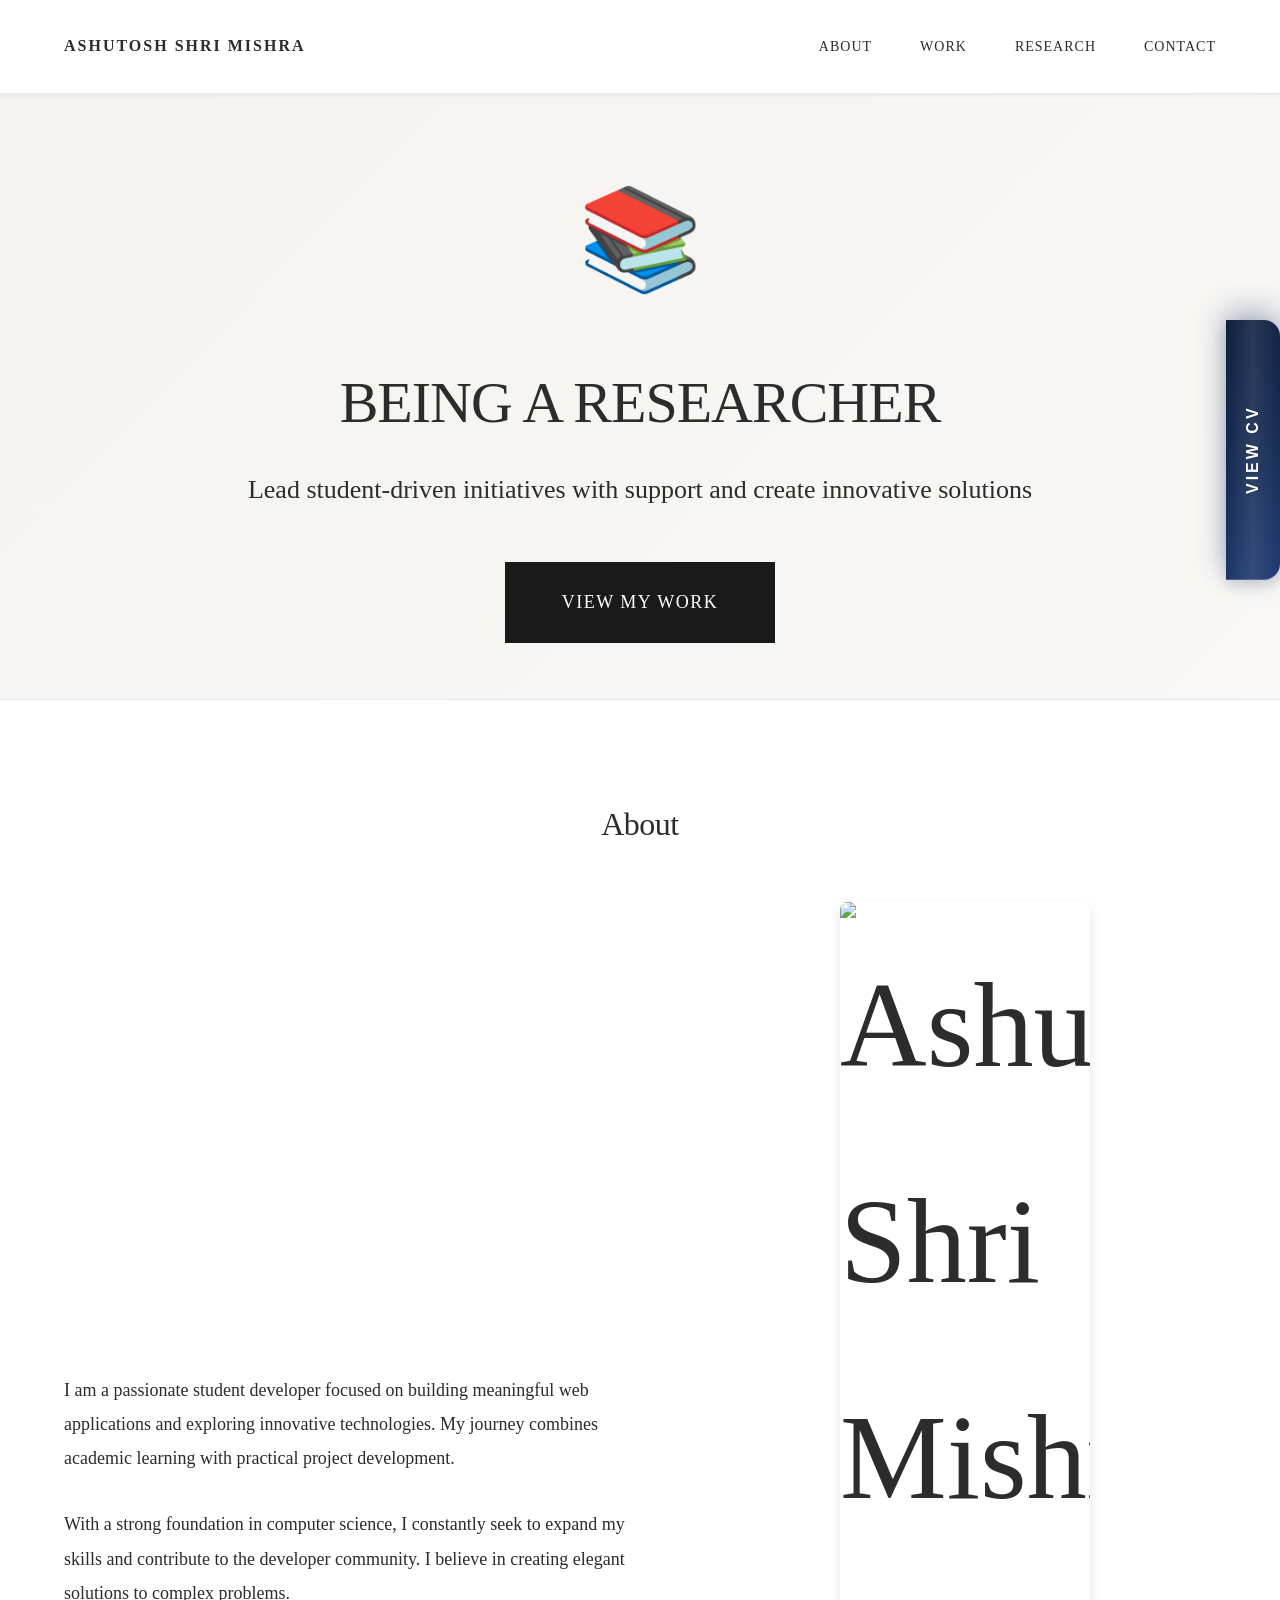
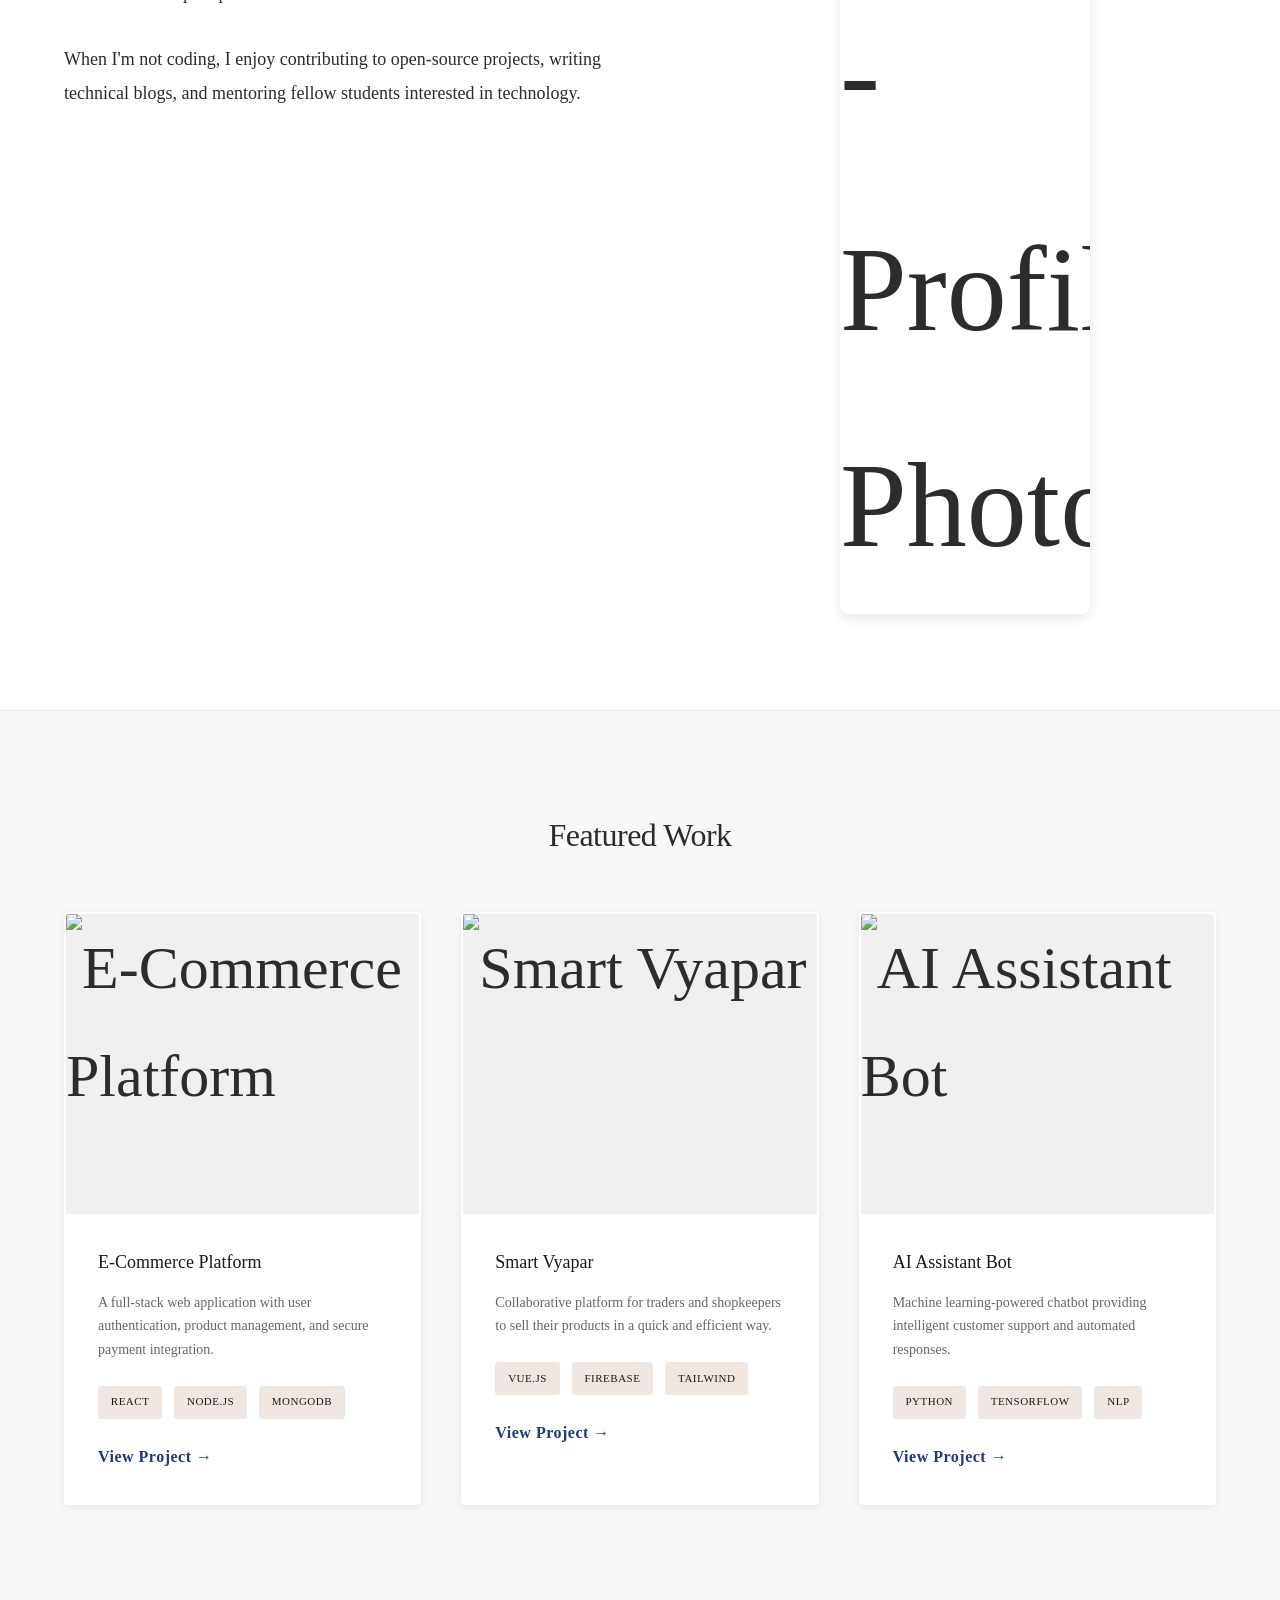
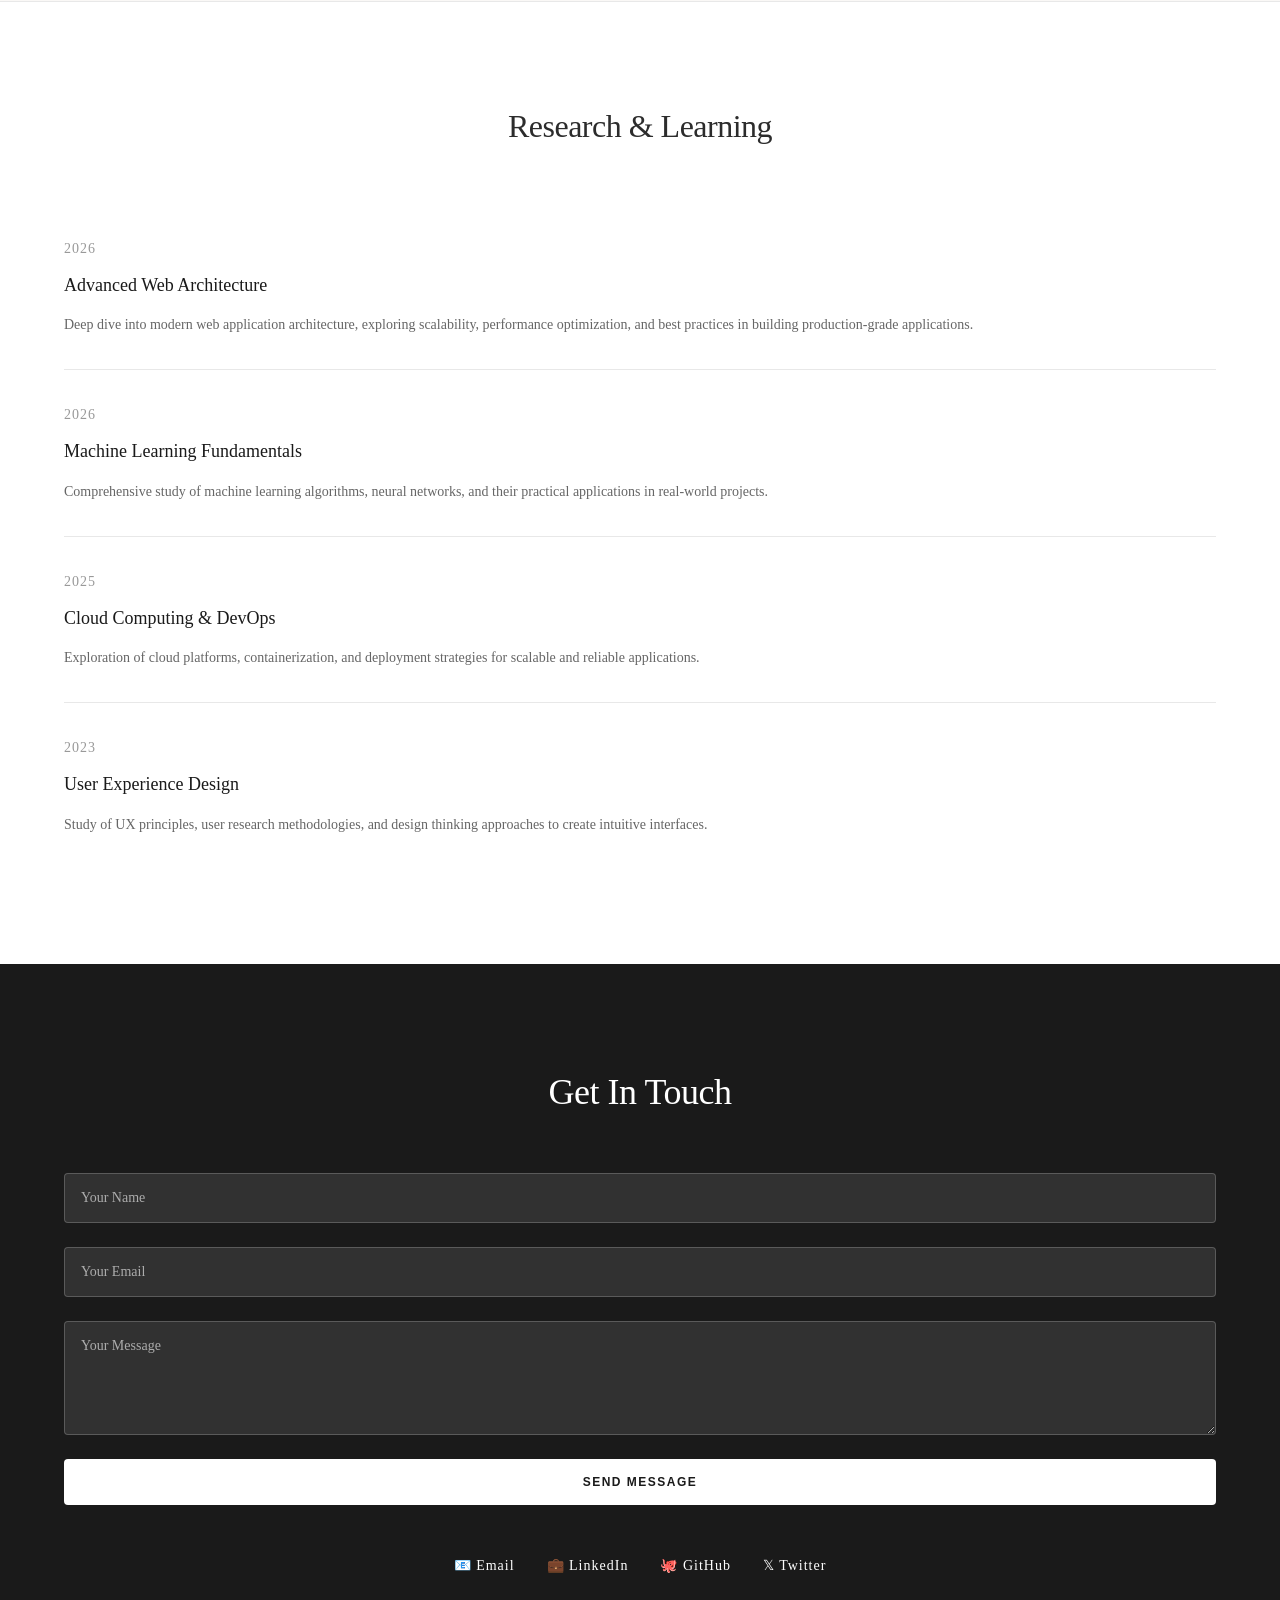
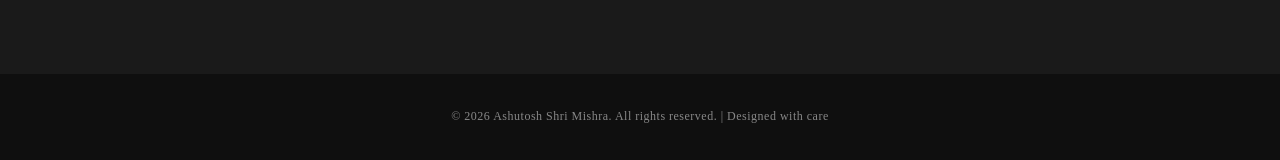
==== commit 6c9e935b: "Update site content and assets" ====
--- a/index.html
+++ b/index.html
@@ -7,6 +7,121 @@
     <link rel="stylesheet" href="styles.css">
 </head>
 <body>
+    <!-- View CV Sidebar -->
+    <aside class="cv-sidebar" id="cvSidebar">
+        <button class="cv-sidebar-toggle" id="openCVModal" aria-label="Open CV page">
+            VIEW CV
+        </button>
+        <div class="cv-sidebar-panel" id="cvSidebarPanel" aria-hidden="true">
+            <h3>Data Scientist</h3>
+            <p>Ashutosh Shri Mishra</p>
+            <button class="cv-action-btn" id="openCVModalPanel">Open CV</button>
+            <a href="https://docs.google.com/document/d/1_sRSuSNcMUZ4t0fI2Nb7o-_vWIOdeecU/edit?usp=sharing&amp;ouid=102197983532315464022&amp;rtpof=true&amp;sd=true" class="cv-action-btn cv-action-secondary" target="_blank" rel="noopener noreferrer">Google Doc</a>
+        </div>
+    </aside>
+
+    <!-- CV Modal -->
+    <div class="cv-modal-overlay" id="cvModalOverlay">
+        <div class="cv-modal" id="cvModal">
+            <button class="cv-modal-close" id="closeCVModal" aria-label="Close CV modal">✕</button>
+            
+            <div class="cv-wrap">
+                <header class="cv-header">
+                    <h1>RESEARCHER &amp; DATA SCIENCE STUDENT</h1>
+                    <p>
+                        Email: <a href="mailto:shivomkatyyan@gmail.com">shivomkatyyan@gmail.com</a> |
+                        Phone: +91-9450194483 |
+                        LinkedIn: <a href="https://www.linkedin.com/in/ashutosh-shri-mishra/" target="_blank" rel="noopener noreferrer">ashutosh-shri-mishra</a> |
+                        GitHub: <a href="https://github.com/25f3001314-dev" target="_blank" rel="noopener noreferrer">25f3001314-dev</a>
+                    </p>
+                </header>
+
+                <main class="cv-main">
+                    <section class="section">
+                        <h2>Professional Summary</h2>
+                        <p>
+                            Passionate student developer and aspiring data scientist focused on building meaningful applications and exploring innovative technologies. With a strong foundation in computer science and practical research experience, I combine academic learning with hands-on project development. Dedicated to creating elegant solutions to complex problems through data-driven insights and rigorous analysis.
+                        </p>
+                    </section>
+
+                    <section class="section">
+                        <h2>Education</h2>
+                        <h3>Bachelor of Technology in Computer Science</h3>
+                        <p class="meta">Indian Institute of Technology Madras | Expected Graduation: 2029</p>
+                        <p>GPA: 7.9</p>
+                        <p>Relevant Coursework: Machine Learning, Data Analysis, Statistics, Algorithms, Database Systems</p>
+                    </section>
+
+                    <section class="section">
+                        <h2>Technical Skills</h2>
+                        <h3>Programming Languages</h3>
+                        <p>Python (NumPy, Pandas, Scikit-learn, TensorFlow), SQL, JavaScript, Java, R</p>
+                        <h3>Data Science &amp; ML</h3>
+                        <p>Statistical Analysis, Machine Learning (Supervised &amp; Unsupervised), Deep Learning, Data Visualization (Matplotlib, Seaborn, Plotly), Feature Engineering</p>
+                        <h3>Web Development &amp; Tools</h3>
+                        <p>HTML/CSS, React.js, Node.js, Git, Jupyter Notebooks, Excel, Tableau</p>
+                    </section>
+
+                    <section class="section">
+                        <h2>Research &amp; Projects</h2>
+                        <h3>Research Project: [Project Title]</h3>
+                        <p class="meta">[Research Focus Area] | [Timeframe]</p>
+                        <ul>
+                            <li>Conducted comprehensive analysis on [research topic], utilizing [methodologies] to derive insights.</li>
+                            <li>Developed predictive models achieving [accuracy/metrics], with results documented in research papers.</li>
+                            <li>Published findings in [conference/journal], demonstrating impact in the field.</li>
+                        </ul>
+                        <h3 style="margin-top: 10px;">Web Application Development</h3>
+                        <ul>
+                            <li>Built responsive web applications using React.js with modern UI/UX principles.</li>
+                            <li>Integrated backend APIs and databases, ensuring scalable and efficient solutions.</li>
+                        </ul>
+                    </section>
+
+                    <section class="section">
+                        <h2>Professional Experience</h2>
+                        <h3>Research Assistant</h3>
+                        <p class="meta">IIT BHU | 2026</p>
+                        <ul>
+                            <li>Supported research initiatives by collecting, cleaning, and analyzing large datasets.</li>
+                            <li>Collaborated with senior researchers to implement and evaluate machine learning algorithms.</li>
+                        </ul>
+                    </section>
+
+                    <section class="section">
+                        <h2>Certifications &amp; Achievements</h2>
+                        <ul>
+                            <li>Google Data Analytics Certificate</li>
+                            <li>Andrew Ng's Machine Learning Specialization (Coursera)</li>
+                            <li>Winner of Statistella, IIT Bombay Techfest</li>
+                            <li>Insityfty Lucknow IIM</li>
+                        </ul>
+                    </section>
+
+                    <section class="section">
+                        <h2>Open Source &amp; Community</h2>
+                        <ul>
+                            <li>Active contributor to open-source projects with merged pull requests.</li>
+                            <li>Technical blogger sharing insights on data science and web development (Medium, Dev.to).</li>
+                            <li>Mentoring fellow students in programming and data science fundamentals.</li>
+                        </ul>
+                    </section>
+
+                    <section class="section">
+                        <h2>Interests</h2>
+                        <div class="pill-list">
+                            <span class="pill">Machine Learning &amp; AI Applications</span>
+                            <span class="pill">Data Science</span>
+                            <span class="pill">Full-Stack Development</span>
+                            <span class="pill">Open Source Contribution</span>
+                            <span class="pill">Technical Writing</span>
+                        </div>
+                    </section>
+                </main>
+            </div>
+        </div>
+    </div>
+
     <!-- Navigation -->
     <nav>
         <div class="nav-logo">ASHUTOSH SHRI MISHRA</div>
@@ -36,7 +151,7 @@
                 <p>When I'm not coding, I enjoy contributing to open-source projects, writing technical blogs, and mentoring fellow students interested in technology.</p>
             </div>
             <div class="about-avatar">
-                <img src="images/profile.jpg" alt="Ashutosh Shri Mishra - Profile Photo">
+                <img src="https://picsum.photos/id/1005/700/900" alt="Ashutosh Shri Mishra - Profile Photo">
             </div>
         </div>
     </section>
@@ -49,7 +164,7 @@
             <!-- Project 1: E-Commerce Platform -->
             <div class="project-card">
                 <div class="project-image">
-                    <img src="https://via.placeholder.com/800x500?text=E-Commerce+Platform" alt="E-Commerce Platform">
+                    <img src="https://picsum.photos/id/180/800/500" alt="E-Commerce Platform">
                 </div>
                 <div class="project-info">
                     <div class="project-title">E-Commerce Platform</div>
@@ -66,7 +181,7 @@
             <!-- Project 2: Smart Vyapar -->
             <div class="project-card">
                 <div class="project-image">
-                    <img src="https://via.placeholder.com/800x500?text=Smart+Vyapar" alt="Smart Vyapar">
+                    <img src="https://picsum.photos/id/3/800/500" alt="Smart Vyapar">
                 </div>
                 <div class="project-info">
                     <div class="project-title">Smart Vyapar</div>
@@ -83,7 +198,7 @@
             <!-- Project 3: AI Assistant Bot -->
             <div class="project-card">
                 <div class="project-image">
-                    <img src="https://via.placeholder.com/800x500?text=AI+Assistant+Bot" alt="AI Assistant Bot">
+                    <img src="https://picsum.photos/id/366/800/500" alt="AI Assistant Bot">
                 </div>
                 <div class="project-info">
                     <div class="project-title">AI Assistant Bot</div>
--- a/styles.css
+++ b/styles.css
@@ -9,6 +9,344 @@
     background-color: #f5f3f0;
     color: #2c2c2c;
     line-height: 1.8;
+}
+
+/* View CV Sidebar */
+.cv-sidebar {
+    position: fixed;
+    right: 0;
+    top: 50%;
+    transform: translateY(-50%);
+    z-index: 1100;
+    display: flex;
+    align-items: center;
+    gap: 0;
+    perspective: 1100px;
+}
+
+.cv-sidebar-toggle {
+    border: none;
+    background: linear-gradient(135deg, #1f3b73 0%, #152b54 50%, #0f1f3d 100%);
+    color: #fff;
+    writing-mode: vertical-rl;
+    transform: rotate(180deg);
+    padding: 30px 18px;
+    font-size: 16px;
+    font-weight: 600;
+    letter-spacing: 3px;
+    cursor: pointer;
+    min-height: 260px;
+    border-radius: 16px 0 0 16px;
+    transition: all 0.4s cubic-bezier(0.22, 1, 0.36, 1);
+    box-shadow: 0 8px 32px rgba(31, 59, 115, 0.4), 
+                inset 0 1px 0 rgba(255, 255, 255, 0.2),
+                0 -4px 16px rgba(0, 0, 0, 0.15);
+    text-shadow: 0 2px 4px rgba(0, 0, 0, 0.3);
+    position: relative;
+    overflow: hidden;
+}
+
+.cv-sidebar-toggle::before {
+    content: '';
+    position: absolute;
+    top: 0;
+    left: 0;
+    right: 0;
+    bottom: 0;
+    background: linear-gradient(90deg, transparent, rgba(255, 255, 255, 0.1), transparent);
+    pointer-events: none;
+}
+
+.cv-sidebar-toggle:hover {
+    background: linear-gradient(135deg, #2a5bb8 0%, #1f4084 50%, #14284a 100%);
+    box-shadow: 0 12px 40px rgba(31, 59, 115, 0.6), 
+                inset 0 1px 0 rgba(255, 255, 255, 0.3),
+                0 -4px 20px rgba(0, 0, 0, 0.2);
+    transform: rotate(180deg) translateZ(10px);
+}
+
+/* CV Modal */
+.cv-modal-overlay {
+    position: fixed;
+    top: 0;
+    left: 0;
+    right: 0;
+    bottom: 0;
+    background: rgba(0, 0, 0, 0.3);
+    backdrop-filter: blur(6px);
+    -webkit-backdrop-filter: blur(6px);
+    opacity: 0;
+    visibility: hidden;
+    z-index: 2000;
+    transition: opacity 0.6s cubic-bezier(0.33, 0, 0.2, 1), visibility 0.6s cubic-bezier(0.33, 0, 0.2, 1);
+    display: flex;
+    align-items: stretch;
+    justify-content: flex-end;
+    padding: 0;
+}
+
+.cv-modal-overlay.open {
+    opacity: 1;
+    visibility: visible;
+    backdrop-filter: blur(6px);
+    -webkit-backdrop-filter: blur(6px);
+}
+
+.cv-modal {
+    background: #f5f3f0;
+    border-radius: 18px 0 0 18px;
+    width: min(1000px, 94vw);
+    max-width: 1000px;
+    height: 100vh;
+    overflow-y: auto;
+    overflow-x: hidden;
+    position: relative;
+    box-shadow: 0 25px 50px rgba(0, 0, 0, 0.3);
+    transform: translateX(104%);
+    transition: transform 0.7s cubic-bezier(0.22, 1, 0.36, 1);
+    display: flex;
+    flex-direction: column;
+}
+
+
+
+.cv-modal-overlay.open .cv-modal {
+    transform: translateX(0);
+}
+
+.cv-modal-close {
+    position: fixed;
+    top: 20px;
+    right: 20px;
+    background: none;
+    border: none;
+    font-size: 32px;
+    cursor: pointer;
+    color: #2c2c2c;
+    padding: 12px 16px;
+    z-index: 2010;
+    transition: transform 0.3s ease, color 0.3s ease;
+}
+
+.cv-modal-overlay.open .cv-modal-close {
+    color: #1f3b73;
+}
+
+.cv-modal-close:hover {
+    transform: scale(1.2) rotate(90deg);
+    color: #1f3b73;
+}
+
+.cv-modal .cv-wrap {
+    margin: 0;
+    box-shadow: none;
+    border: none;
+    border-radius: 0;
+}
+
+.cv-modal .cv-header {
+    position: sticky;
+    top: 0;
+    z-index: 5;
+    box-shadow: 0 2px 8px rgba(0, 0, 0, 0.1);
+    text-align: center;
+    background: #1a1f2e;
+    color: #ffffff;
+    padding: 35px 34px;
+    border-radius: 0;
+}
+
+.cv-sidebar.modal-open {
+    right: 0;
+    z-index: 2100;
+}
+
+.cv-modal .cv-main {
+    padding: 30px 40px;
+}
+
+/* Modal CV Styles */
+.cv-modal .section {
+    margin-bottom: 24px;
+    padding-bottom: 18px;
+    border-bottom: 1px solid #e5e7eb;
+}
+
+.cv-modal .section:last-child {
+    border-bottom: none;
+}
+
+.cv-modal .cv-header p {
+    font-size: 14px;
+    opacity: 0.95;
+    color: #ffffff;
+}
+
+.cv-modal .cv-header a {
+    color: #87ceeb;
+    text-decoration: none;
+}
+
+.cv-modal .cv-header a:hover {
+    text-decoration: underline;
+    color: #b0e0e6;
+}
+
+.cv-modal .cv-header h1 {
+    font-size: 32px;
+    line-height: 1.2;
+    margin-bottom: 8px;
+    letter-spacing: 0.2px;
+    color: #ffffff;
+    font-weight: 600;
+}
+
+.cv-modal .section h3 {
+    font-size: 17px;
+    margin-bottom: 6px;
+    color: #2c2c2c;
+}
+
+.cv-modal .meta {
+    font-size: 14px;
+    color: #4b5563;
+    margin-bottom: 8px;
+}
+
+.cv-modal ul {
+    margin-left: 18px;
+}
+
+.cv-modal li {
+    margin-bottom: 6px;
+    color: #2c2c2c;
+}
+
+.cv-modal .pill-list {
+    display: flex;
+    flex-wrap: wrap;
+    gap: 8px;
+    margin-top: 6px;
+}
+
+.cv-modal .pill {
+    border: 1px solid #d1d5db;
+    background: #f9fafb;
+    border-radius: 999px;
+    padding: 4px 10px;
+    font-size: 13px;
+    color: #4b5563;
+}
+
+/* Prevent body scroll when modal is open */
+body.modal-open {
+    overflow: hidden;
+}
+
+/* Responsive Modal */
+@media (max-width: 768px) {
+    .cv-modal {
+        width: 100vw;
+        max-width: 100vw;
+        height: 100vh;
+        border-radius: 0;
+    }
+
+    .cv-modal .cv-header,
+    .cv-modal .cv-main {
+        padding: 22px;
+    }
+
+    .cv-modal .cv-header h1 {
+        font-size: 25px;
+    }
+
+    .cv-modal-close {
+        right: 12px;
+        font-size: 28px;
+    }
+}
+
+.cv-sidebar-panel {
+    width: 0;
+    min-width: 0;
+    max-width: 160px;
+    height: 100%;
+    overflow: hidden;
+    background: #fff;
+    border: 1px solid #e5e5e5;
+    border-right: none;
+    padding: 0;
+    border-radius: 14px 0 0 14px;
+    position: absolute;
+    right: 0;
+    top: 0;
+    bottom: 0;
+    visibility: hidden;
+    pointer-events: none;
+    opacity: 0;
+    transform: translateX(0);
+    will-change: width, padding, opacity;
+    transition: width 0.7s cubic-bezier(0.22, 1, 0.36, 1), 
+                padding 0.7s cubic-bezier(0.22, 1, 0.36, 1),
+                opacity 0.5s ease-in-out 0.2s,
+                visibility 0.5s ease-in-out 0.2s;
+    box-shadow: -2px 0 8px rgba(0, 0, 0, 0.08);
+}
+
+.cv-sidebar.modal-open .cv-sidebar-panel {
+    width: 160px;
+    min-width: 160px;
+    max-width: 160px;
+    padding: 10px 10px 14px 14px;
+    opacity: 1;
+    visibility: visible;
+    pointer-events: auto;
+}
+
+.cv-sidebar-panel h3 {
+    font-size: 20px;
+    margin-bottom: 8px;
+    color: #1f1f1f;
+}
+
+.cv-sidebar-panel p {
+    font-size: 14px;
+    color: #555;
+    margin-bottom: 16px;
+    line-height: 1.6;
+}
+
+.cv-action-btn {
+    display: block;
+    width: 100%;
+    text-align: center;
+    text-decoration: none;
+    padding: 10px 12px;
+    margin-bottom: 10px;
+    background: #1f3b73;
+    color: #fff;
+    font-size: 14px;
+    border: 1px solid #1f3b73;
+    transition: all 0.25s ease;
+    border-radius: 4px;
+    cursor: pointer;
+}
+
+.cv-action-btn:hover {
+    background: #152b54;
+    border-color: #152b54;
+}
+
+.cv-action-secondary {
+    background: #fff;
+    color: #1f3b73;
+}
+
+.cv-action-secondary:hover {
+    background: #f0f3fa;
+    color: #152b54;
+    border-color: #152b54;
 }
 
 /* Navigation */
@@ -26,10 +364,10 @@
 }
 
 .nav-logo {
-    font-size: 20px;
+    font-size: 16px;
     font-weight: 600;
     letter-spacing: 2px;
-    color: #1a1a1a;
+    color: #2c2c2c;
 }
 
 .nav-links {
@@ -70,9 +408,9 @@
 /* Hero Section */
 .hero {
     background: linear-gradient(135deg, #f5f3f0 0%, #faf8f6 100%);
-    padding: 8rem 5%;
+    padding: 3.5rem 5%;
     text-align: center;
-    min-height: 70vh;
+    min-height: 42vh;
     display: flex;
     flex-direction: column;
     justify-content: center;
@@ -80,7 +418,7 @@
 }
 
 .hero-icon {
-    font-size: 80px;
+    font-size: 100px;
     margin-bottom: 2rem;
     display: inline-block;
     animation: float 3s ease-in-out infinite;
@@ -92,30 +430,30 @@
 }
 
 .hero h1 {
-    font-size: 56px;
+    font-size: 58px;
     font-weight: 400;
     letter-spacing: -1px;
     margin-bottom: 1.5rem;
-    color: #1a1a1a;
-    line-height: 1.2;
+    color: #2c2c2c;
+    line-height: 1.4;
 }
 
 .hero p {
-    font-size: 18px;
-    color: #666;
-    max-width: 600px;
+    font-size: 26px;
+    color: #2c2c2c;
+    max-width: 900px;
     margin: 0 auto 3rem;
     line-height: 1.8;
-    font-weight: 300;
+    font-weight: 400;
 }
 
 .cta-button {
     display: inline-block;
-    padding: 1rem 2.5rem;
+    padding: 1.4rem 3.4rem;
     background: #1a1a1a;
     color: white;
     text-decoration: none;
-    font-size: 12px;
+    font-size: 18px;
     letter-spacing: 1.5px;
     text-transform: uppercase;
     transition: all 0.3s;
@@ -138,42 +476,61 @@
 }
 
 .section-title {
-    font-size: 36px;
+    font-size: 32px;
     font-weight: 400;
     margin-bottom: 3rem;
     text-align: center;
-    color: #1a1a1a;
+    color: #2c2c2c;
     letter-spacing: -0.5px;
 }
 
 .about-content {
-    max-width: 900px;
+    max-width: 1200px;
     margin: 0 auto;
     display: grid;
-    grid-template-columns: 1fr 1fr;
-    gap: 4rem;
+    grid-template-columns: 1.2fr 1fr;
+    gap: 3rem;
     align-items: center;
 }
 
 .about-text {
-    font-size: 15px;
+    font-size: 18px;
     line-height: 1.9;
-    color: #555;
+    color: #2c2c2c;
+    font-weight: 400;
 }
 
 .about-text p {
-    margin-bottom: 1.5rem;
+    margin-bottom: 2rem;
 }
 
 .about-avatar {
     width: 100%;
-    height: 400px;
-    background: linear-gradient(135deg, #e8dfd7, #f0e8e0);
-    border-radius: 8px;
+    height: auto;
+    background: transparent;
+    border-radius: 12px;
     display: flex;
     align-items: center;
     justify-content: center;
     font-size: 120px;
+    padding: 0;
+    box-shadow: none;
+    border: none;
+}
+
+.about-avatar img {
+    width: 100%;
+    height: auto;
+    max-width: 250px;
+    display: block;
+    border-radius: 8px;
+    box-shadow: 0 4px 12px rgba(0, 0, 0, 0.1);
+    animation: zoomProfile 6s ease-in-out infinite;
+}
+
+@keyframes zoomProfile {
+    0%, 100% { transform: scale(1); }
+    50% { transform: scale(1.05); }
 }
 
 /* Projects Section */
@@ -193,25 +550,38 @@
 .project-card {
     background: white;
     overflow: hidden;
-    border: 1px solid #e8e8e8;
+    border: 2px solid white;
     transition: all 0.3s;
     border-radius: 4px;
+    box-shadow: 0 2px 8px rgba(0,0,0,0.08);
 }
 
 .project-card:hover {
-    border-color: #1a1a1a;
-    box-shadow: 0 8px 24px rgba(0,0,0,0.1);
+    border-color: white;
+    box-shadow: 0 12px 32px rgba(0,0,0,0.12);
     transform: translateY(-5px);
 }
 
 .project-image {
     width: 100%;
     height: 300px;
-    background: linear-gradient(135deg, #e8dfd7, #f0e8e0);
+    background: #f0f0f0;
     display: flex;
     align-items: center;
     justify-content: center;
     font-size: 60px;
+    overflow: hidden;
+}
+
+.project-image img {
+    width: 100%;
+    height: 100%;
+    object-fit: cover;
+    transition: transform 0.3s ease;
+}
+
+.project-card:hover .project-image img {
+    transform: scale(1.05);
 }
 
 .project-info {
@@ -264,7 +634,27 @@
     transform: translateX(5px);
 }
 
-/* Research Section */
+.view-project {
+    display: inline-block;
+    color: #1f3b73;
+    text-decoration: none;
+    font-size: 16px;
+    letter-spacing: 0.5px;
+    font-weight: 700;
+    transition: all 0.3s;
+    animation: viewProjectPulse 2s ease-in-out infinite;
+}
+
+@keyframes viewProjectPulse {
+    0%, 100% { transform: scale(1); opacity: 1; }
+    50% { transform: scale(1.08); opacity: 0.8; }
+}
+
+.view-project:hover {
+    color: #152b54;
+    transform: translateX(5px) scale(1.1);
+}
+
 .research {
     padding: 6rem 5%;
     background: white;
@@ -272,7 +662,7 @@
 }
 
 .research-content {
-    max-width: 900px;
+    max-width: 1200px;
     margin: 0 auto;
 }
 
@@ -323,10 +713,11 @@
     font-size: 36px;
     font-weight: 400;
     margin-bottom: 3rem;
+    color: white;
 }
 
 .contact-form {
-    max-width: 600px;
+    max-width: 1200px;
     margin: 0 auto 3rem;
 }
 
@@ -407,6 +798,51 @@
 
 /* Responsive */
 @media (max-width: 768px) {
+    .cv-sidebar {
+        top: auto;
+        bottom: 24px;
+        right: 16px;
+        transform: translateY(0);
+    }
+
+    .cv-sidebar.modal-open {
+        right: 16px;
+        bottom: 24px;
+    }
+
+    .cv-sidebar-toggle {
+        writing-mode: horizontal-tb;
+        transform: none;
+        min-height: auto;
+        padding: 10px 14px;
+        letter-spacing: 1px;
+        border-radius: 10px;
+    }
+
+    .cv-sidebar-panel {
+        width: 0;
+        min-width: 0;
+        max-width: 140px;
+        padding: 0;
+        opacity: 0;
+        visibility: hidden;
+        pointer-events: none;
+        transition: width 0.7s cubic-bezier(0.22, 1, 0.36, 1), 
+                    padding 0.7s cubic-bezier(0.22, 1, 0.36, 1),
+                    opacity 0.5s ease-in-out 0.2s,
+                    visibility 0.5s ease-in-out 0.2s;
+    }
+
+    .cv-sidebar.modal-open .cv-sidebar-panel {
+        width: 140px;
+        min-width: 140px;
+        max-width: 140px;
+        padding: 8px 8px 12px 12px;
+        opacity: 1;
+        visibility: visible;
+        pointer-events: auto;
+    }
+
     .nav-links {
         gap: 1.5rem;
         font-size: 12px;
@@ -446,3 +882,4 @@
         gap: 1rem;
     }
 }
+
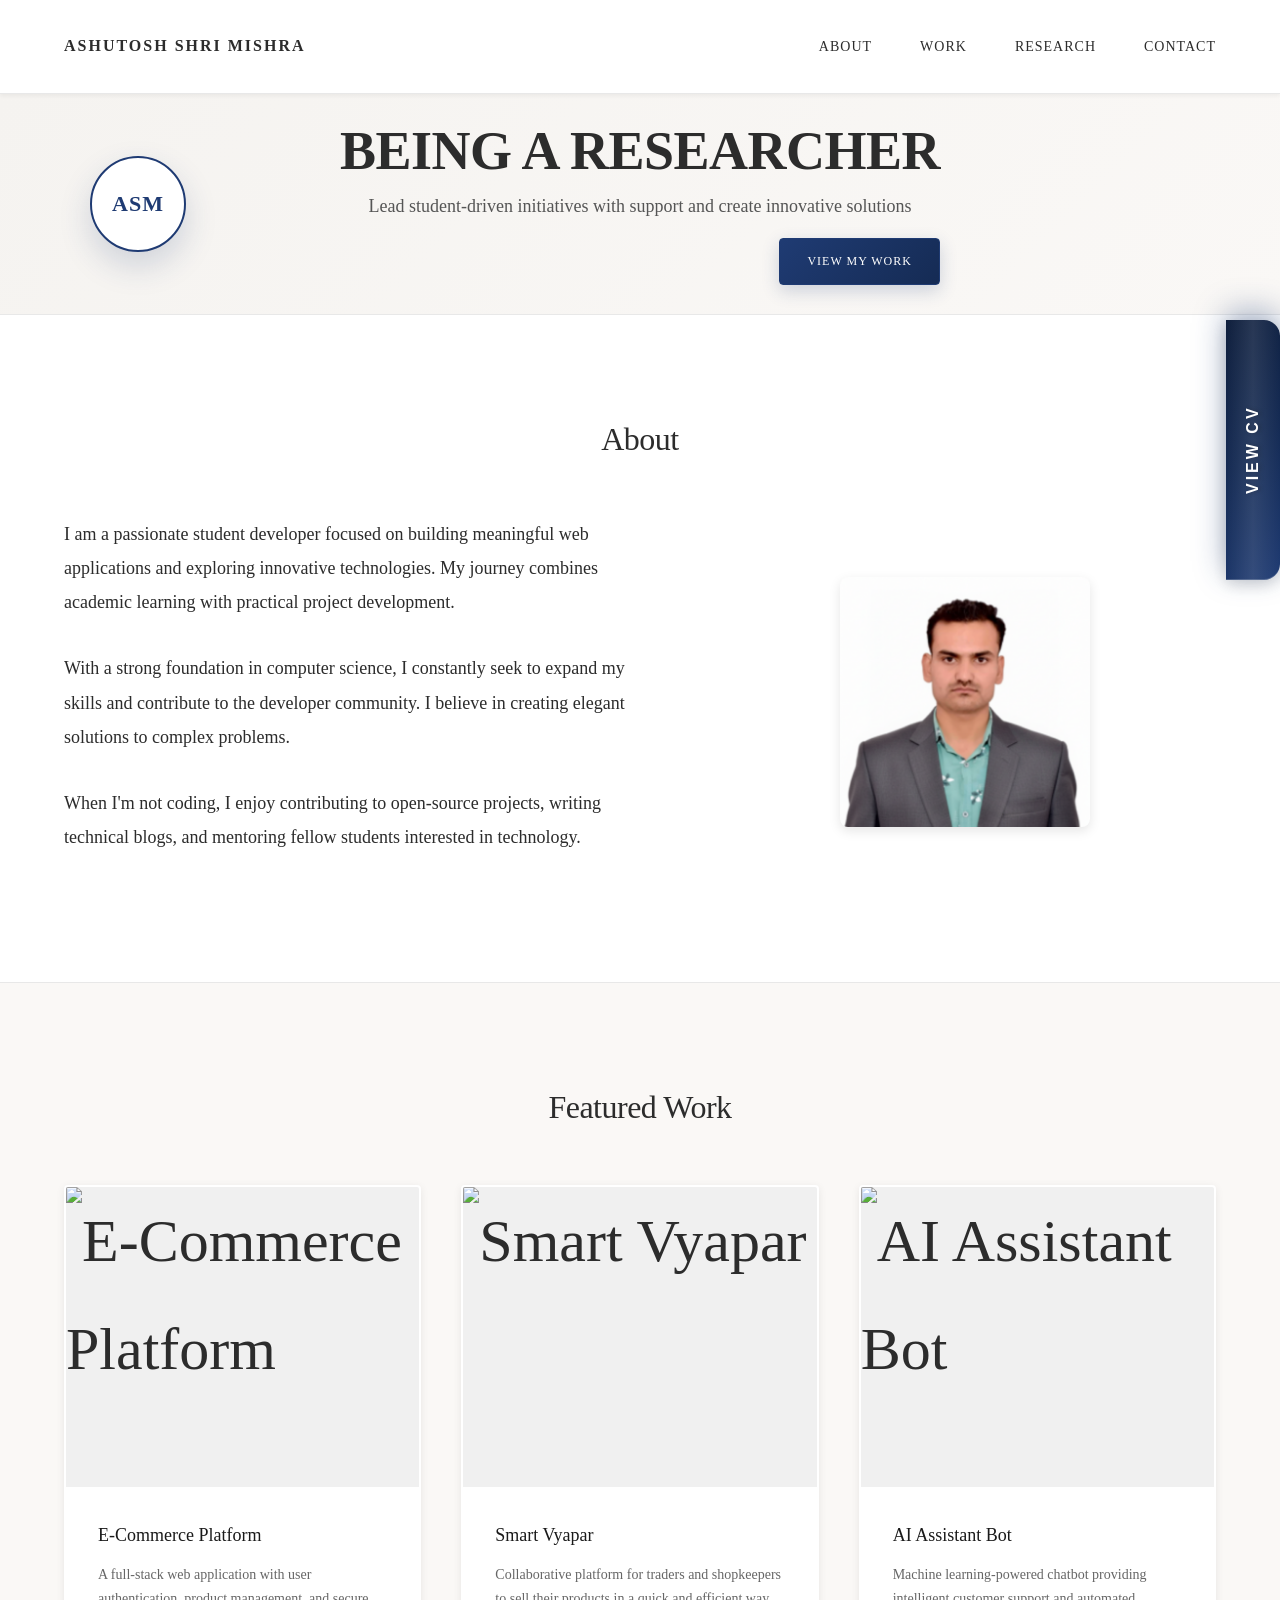
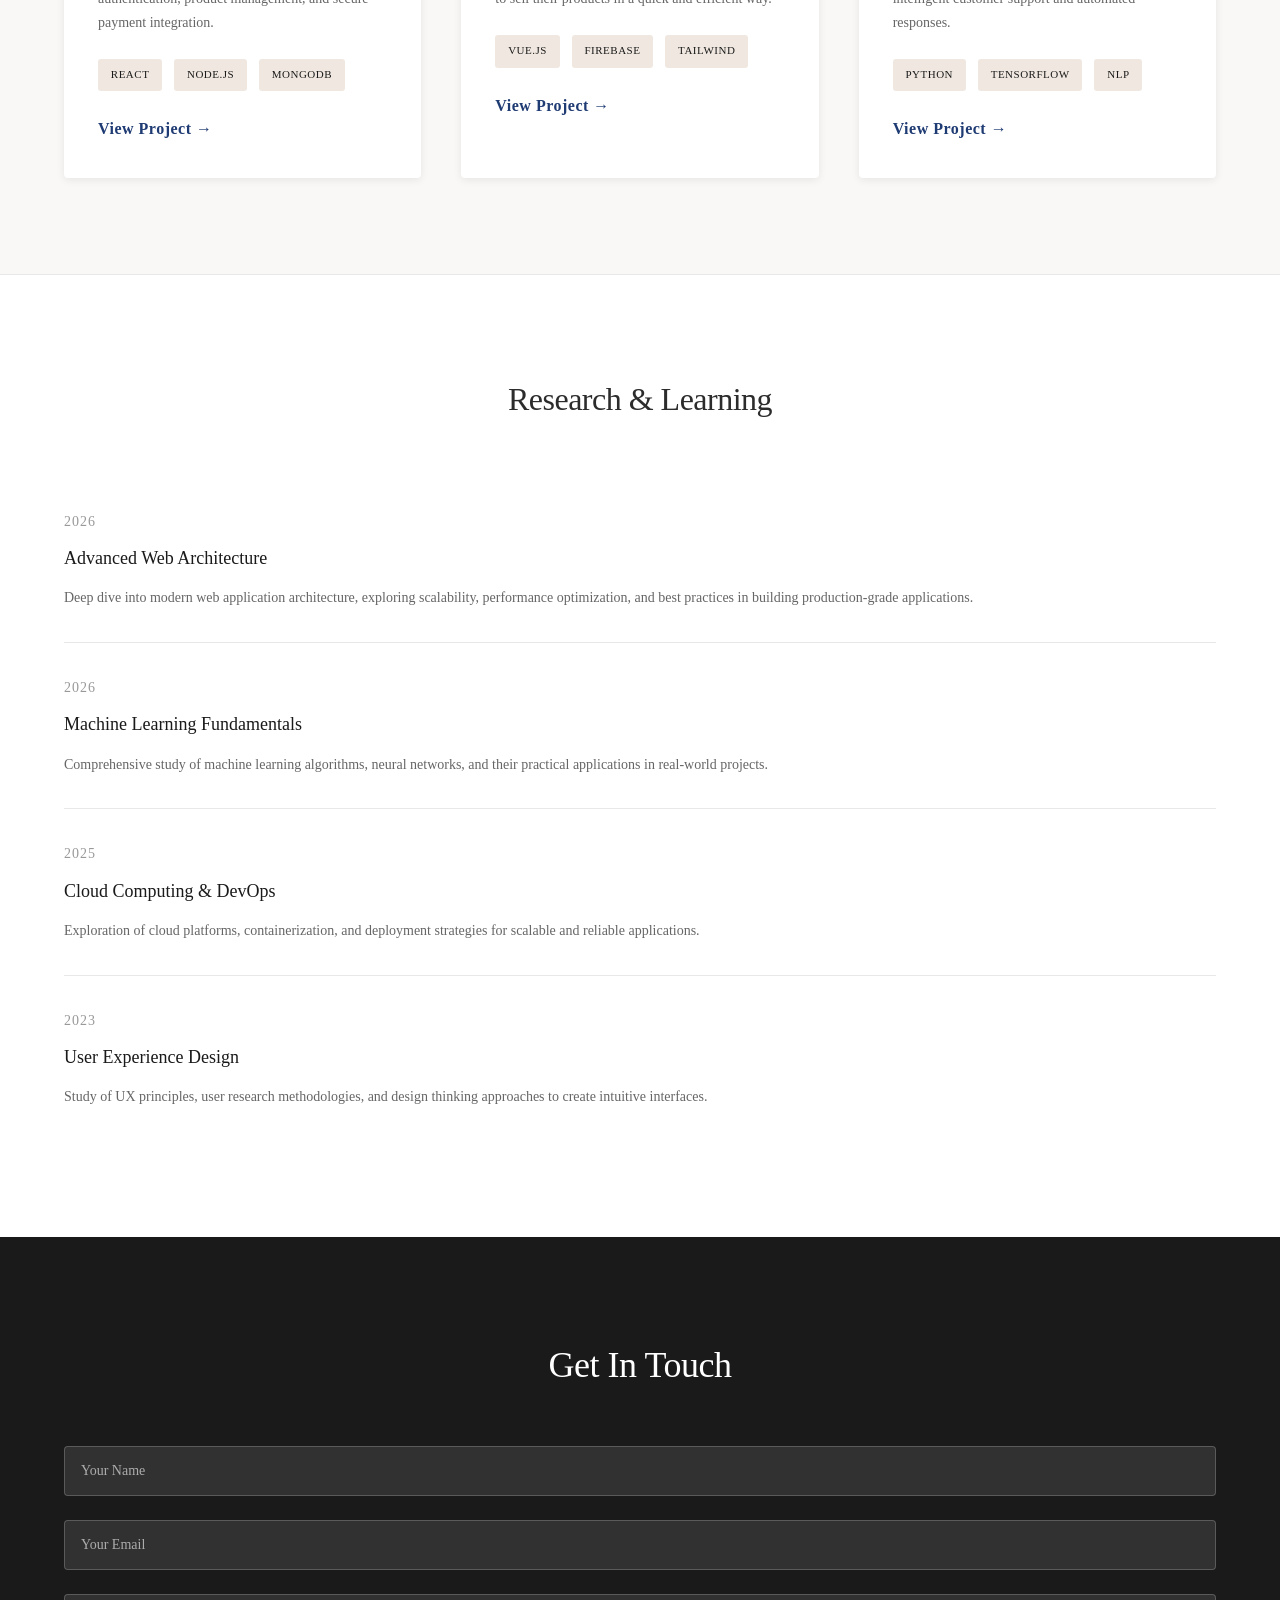
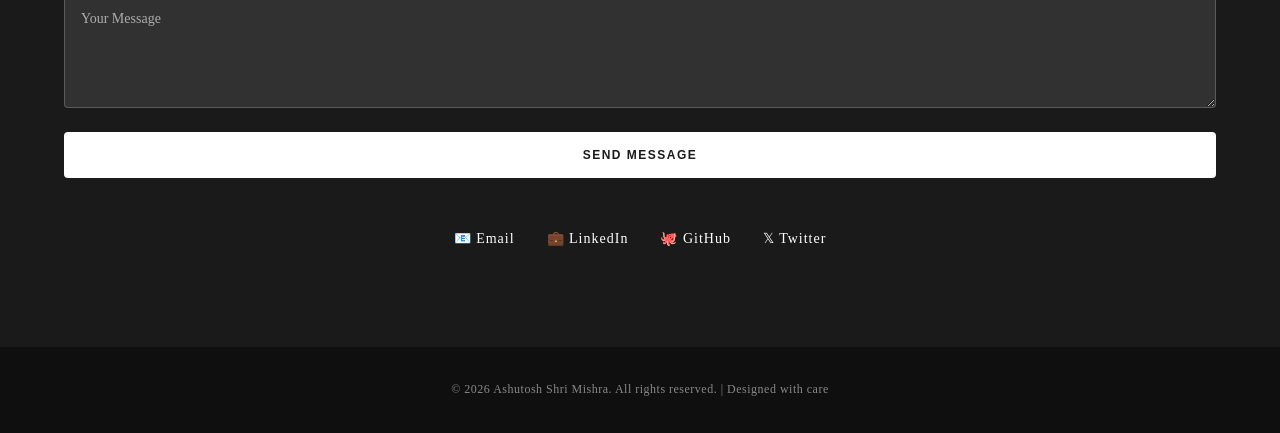
==== commit ddd907cc: "Update hero section layout, CTA alignment, and profile image source" ====
--- a/index.html
+++ b/index.html
@@ -13,8 +13,10 @@
             VIEW CV
         </button>
         <div class="cv-sidebar-panel" id="cvSidebarPanel" aria-hidden="true">
+            <span class="cv-panel-avatar">ASM</span>
             <h3>Data Scientist</h3>
             <p>Ashutosh Shri Mishra</p>
+            <div class="cv-panel-divider"></div>
             <button class="cv-action-btn" id="openCVModalPanel">Open CV</button>
             <a href="https://docs.google.com/document/d/1_sRSuSNcMUZ4t0fI2Nb7o-_vWIOdeecU/edit?usp=sharing&amp;ouid=102197983532315464022&amp;rtpof=true&amp;sd=true" class="cv-action-btn cv-action-secondary" target="_blank" rel="noopener noreferrer">Google Doc</a>
         </div>
@@ -135,10 +137,14 @@
     
     <!-- Hero Section -->
     <section class="hero">
-        <div class="hero-icon">📚</div>
-        <h1>BEING A RESEARCHER</h1>
-        <p>Lead student-driven initiatives with support and create innovative solutions</p>
-        <a href="#projects" class="cta-button">View My Work</a>
+        <div class="hero-inner">
+            <div class="hero-icon"><span class="hero-monogram">ASM</span></div>
+            <div class="hero-text">
+                <h1>BEING A RESEARCHER</h1>
+                <p>Lead student-driven initiatives with support and create innovative solutions</p>
+                <a href="#projects" class="cta-button">View My Work</a>
+            </div>
+        </div>
     </section>
     
     <!-- About Section -->
@@ -151,7 +157,7 @@
                 <p>When I'm not coding, I enjoy contributing to open-source projects, writing technical blogs, and mentoring fellow students interested in technology.</p>
             </div>
             <div class="about-avatar">
-                <img src="https://picsum.photos/id/1005/700/900" alt="Ashutosh Shri Mishra - Profile Photo">
+                <img src="images/profile.png" alt="Ashutosh Shri Mishra - Profile Photo">
             </div>
         </div>
     </section>
--- a/styles.css
+++ b/styles.css
@@ -271,7 +271,7 @@
     width: 0;
     min-width: 0;
     max-width: 160px;
-    height: 100%;
+    height: auto;
     overflow: hidden;
     background: #fff;
     border: 1px solid #e5e5e5;
@@ -281,7 +281,6 @@
     position: absolute;
     right: 0;
     top: 0;
-    bottom: 0;
     visibility: hidden;
     pointer-events: none;
     opacity: 0;
@@ -407,64 +406,109 @@
 
 /* Hero Section */
 .hero {
+    padding: 1.2rem 5%;
+    min-height: 0;
     background: linear-gradient(135deg, #f5f3f0 0%, #faf8f6 100%);
-    padding: 3.5rem 5%;
+}
+
+.hero-inner {
+    max-width: 1100px;
+    margin: 0 auto;
+    display: grid;
+    grid-template-columns: 1fr auto;
+    align-items: center;
+    justify-content: center;
+    gap: 1.5rem;
+    position: relative;
+}
+
+.hero-icon {
+    margin-bottom: 0;
+    animation: float 3s ease-in-out infinite;
+    justify-self: end;
+}
+
+.hero-monogram {
+    width: 48px;
+    height: 48px;
+    font-size: 12px;
+    letter-spacing: 1px;
+    display: inline-flex;
+    align-items: center;
+    justify-content: center;
+    border-radius: 50%;
+    border: 1.5px solid #1f3b73;
+    color: #1f3b73;
+    font-family: 'Georgia', serif;
+    font-weight: 600;
+    background: #ffffff;
+    box-shadow: 0 8px 24px rgba(31, 59, 115, 0.12);
+}
+
+.hero-text {
+    min-width: 0;
     text-align: center;
-    min-height: 42vh;
-    display: flex;
-    flex-direction: column;
-    justify-content: center;
-    align-items: center;
-}
-
-.hero-icon {
-    font-size: 100px;
-    margin-bottom: 2rem;
+}
+
+.hero-eyebrow {
+    font-size: 11px;
+    letter-spacing: 2px;
+    text-transform: uppercase;
+    color: #1f3b73;
+    font-weight: 600;
+    margin-bottom: 0.25rem;
+}
+
+.hero h1 {
+    font-size: 30px;
+    font-weight: 600;
+    letter-spacing: -0.5px;
+    margin-bottom: 0.5rem;
+    color: #2c2c2c;
+    line-height: 1.15;
+}
+
+.hero p {
+    font-size: 16px;
+    color: #555;
+    max-width: 720px;
+    margin: 0 auto 0.9rem;
+    line-height: 1.6;
+}
+
+.cta-button {
     display: inline-block;
-    animation: float 3s ease-in-out infinite;
+    padding: 0.75rem 1.6rem;
+    background: linear-gradient(135deg, #1f3b73 0%, #152b54 100%);
+    color: white;
+    text-decoration: none;
+    font-size: 12px;
+    letter-spacing: 1px;
+    text-transform: uppercase;
+    border: 1px solid #1f3b73;
+    border-radius: 6px;
+    box-shadow: 0 8px 22px rgba(31, 59, 115, 0.22);
+}
+
+.cta-button:hover {
+    background: transparent;
+    color: #1f3b73;
 }
 
 @keyframes float {
     0%, 100% { transform: translateY(0px); }
-    50% { transform: translateY(-20px); }
-}
-
-.hero h1 {
-    font-size: 58px;
-    font-weight: 400;
-    letter-spacing: -1px;
-    margin-bottom: 1.5rem;
-    color: #2c2c2c;
-    line-height: 1.4;
-}
-
-.hero p {
-    font-size: 26px;
-    color: #2c2c2c;
-    max-width: 900px;
-    margin: 0 auto 3rem;
-    line-height: 1.8;
-    font-weight: 400;
-}
-
-.cta-button {
-    display: inline-block;
-    padding: 1.4rem 3.4rem;
-    background: #1a1a1a;
-    color: white;
-    text-decoration: none;
-    font-size: 18px;
-    letter-spacing: 1.5px;
-    text-transform: uppercase;
-    transition: all 0.3s;
-    border: 2px solid #1a1a1a;
-    cursor: pointer;
-}
-
-.cta-button:hover {
-    background: transparent;
-    color: #1a1a1a;
-    transform: translateY(-2px);
+    50% { transform: translateY(-4px); }
+}
+
+@media (max-width: 768px) {
+    .hero-inner {
+        flex-direction: column;
+        text-align: center;
+        gap: 0.8rem;
+    }
+    .hero p {
+        max-width: 100%;
+    }
 }
 
 /* About Section */
@@ -526,6 +570,11 @@
     border-radius: 8px;
     box-shadow: 0 4px 12px rgba(0, 0, 0, 0.1);
     animation: zoomProfile 6s ease-in-out infinite;
+    object-fit: cover;
+    background: #eee;
+    min-height: 250px;
+    font-size: 12px;
+    color: #999;
 }
 
 @keyframes zoomProfile {
@@ -883,3 +932,141 @@
     }
 }
 
+/* Hero banner override */
+.hero {
+    padding: 1.8rem 5%;
+    min-height: 0;
+    background: linear-gradient(135deg, #f5f3f0 0%, #faf8f6 100%);
+}
+
+.hero-inner {
+    max-width: 1100px;
+    margin: 0 auto;
+    display: grid;
+    /* 3 hisso me baante: Left space, Center content, Right space */
+    grid-template-columns: 1fr auto 1fr;
+    align-items: center;
+    gap: 2rem;
+}
+
+.hero-icon {
+    margin-bottom: 0;
+    animation: float 3s ease-in-out infinite;
+    /* Logo ko left me dhakelne ke liye */
+    justify-self: start;
+}
+
+.hero-monogram {
+    width: 96px;
+    height: 96px;
+    font-size: 22px;
+    letter-spacing: 1px;
+    display: inline-flex;
+    align-items: center;
+    justify-content: center;
+    border-radius: 50%;
+    border: 2px solid #1f3b73;
+    color: #1f3b73;
+    font-family: 'Georgia', serif;
+    font-weight: 700;
+    background: #ffffff;
+    box-shadow: 0 14px 32px rgba(31, 59, 115, 0.18);
+}
+
+.hero-text {
+    min-width: 0;
+    /* Text ko beech wale column me rakhne ke liye */
+    grid-column: 2;
+    text-align: center; /* Text alignment bhi center karein */
+}
+
+.hero h1 {
+    font-size: 54px;
+    font-weight: 700;
+    letter-spacing: -0.5px;
+    margin-bottom: 0.75rem;
+    color: #2c2c2c;
+    line-height: 1.05;
+}
+
+.hero p {
+    font-size: 18px;
+    color: #555;
+    max-width: 700px;
+    margin: 0 auto 1rem;
+    line-height: 1.7;
+}
+
+.cta-button {
+    /* Baaki purani styling waise hi rehne dein (background, color, padding etc.) */
+    display: block;          /* Ise 'inline-block' ki jagah 'block' kar dein */
+    width: fit-content;      /* Taki button sirf apne text jitni hi chaudi rahe */
+    margin-left: auto;       /* Ye left side me space dekar button ko right me bhej dega */
+    padding: 0.75rem 1.7rem;
+    background: linear-gradient(135deg, #1f3b73 0%, #152b54 100%);
+    color: white;
+    text-decoration: none;
+    font-size: 12px;
+    letter-spacing: 1px;
+    text-transform: uppercase;
+    border: 1px solid #1f3b73;
+    border-radius: 4px;
+    box-shadow: 0 6px 18px rgba(31, 59, 115, 0.2);
+}
+
+.cta-button:hover {
+    background: transparent;
+    color: #1f3b73;
+}
+
+@media (max-width: 768px) {
+    .hero-inner {
+        display: flex;
+        flex-direction: column;
+        text-align: center;
+        gap: 0.8rem;
+    }
+    .hero-text {
+        text-align: center;
+    }
+    .hero p {
+        max-width: 100%;
+    }
+}
+
+/* Nav accent color match */
+.nav-links a::after {
+    background: #1f3b73;
+}
+
+.nav-links a:hover {
+    color: #1f3b73;
+}
+
+/* CV panel avatar + divider */
+.cv-panel-avatar {
+    display: inline-flex;
+    align-items: center;
+    justify-content: center;
+    width: 38px;
+    height: 38px;
+    border-radius: 50%;
+    background: linear-gradient(135deg, #1f3b73 0%, #0f1f3d 100%);
+    color: #fff;
+    font-size: 11px;
+    font-weight: 700;
+    letter-spacing: 0.5px;
+    margin-bottom: 10px;
+}
+
+.cv-sidebar-panel h3 {
+    font-weight: 700;
+    letter-spacing: 0.3px;
+}
+
+.cv-panel-divider {
+    height: 1px;
+    background: #eceae7;
+    margin: 4px 0 14px;
+}
+
